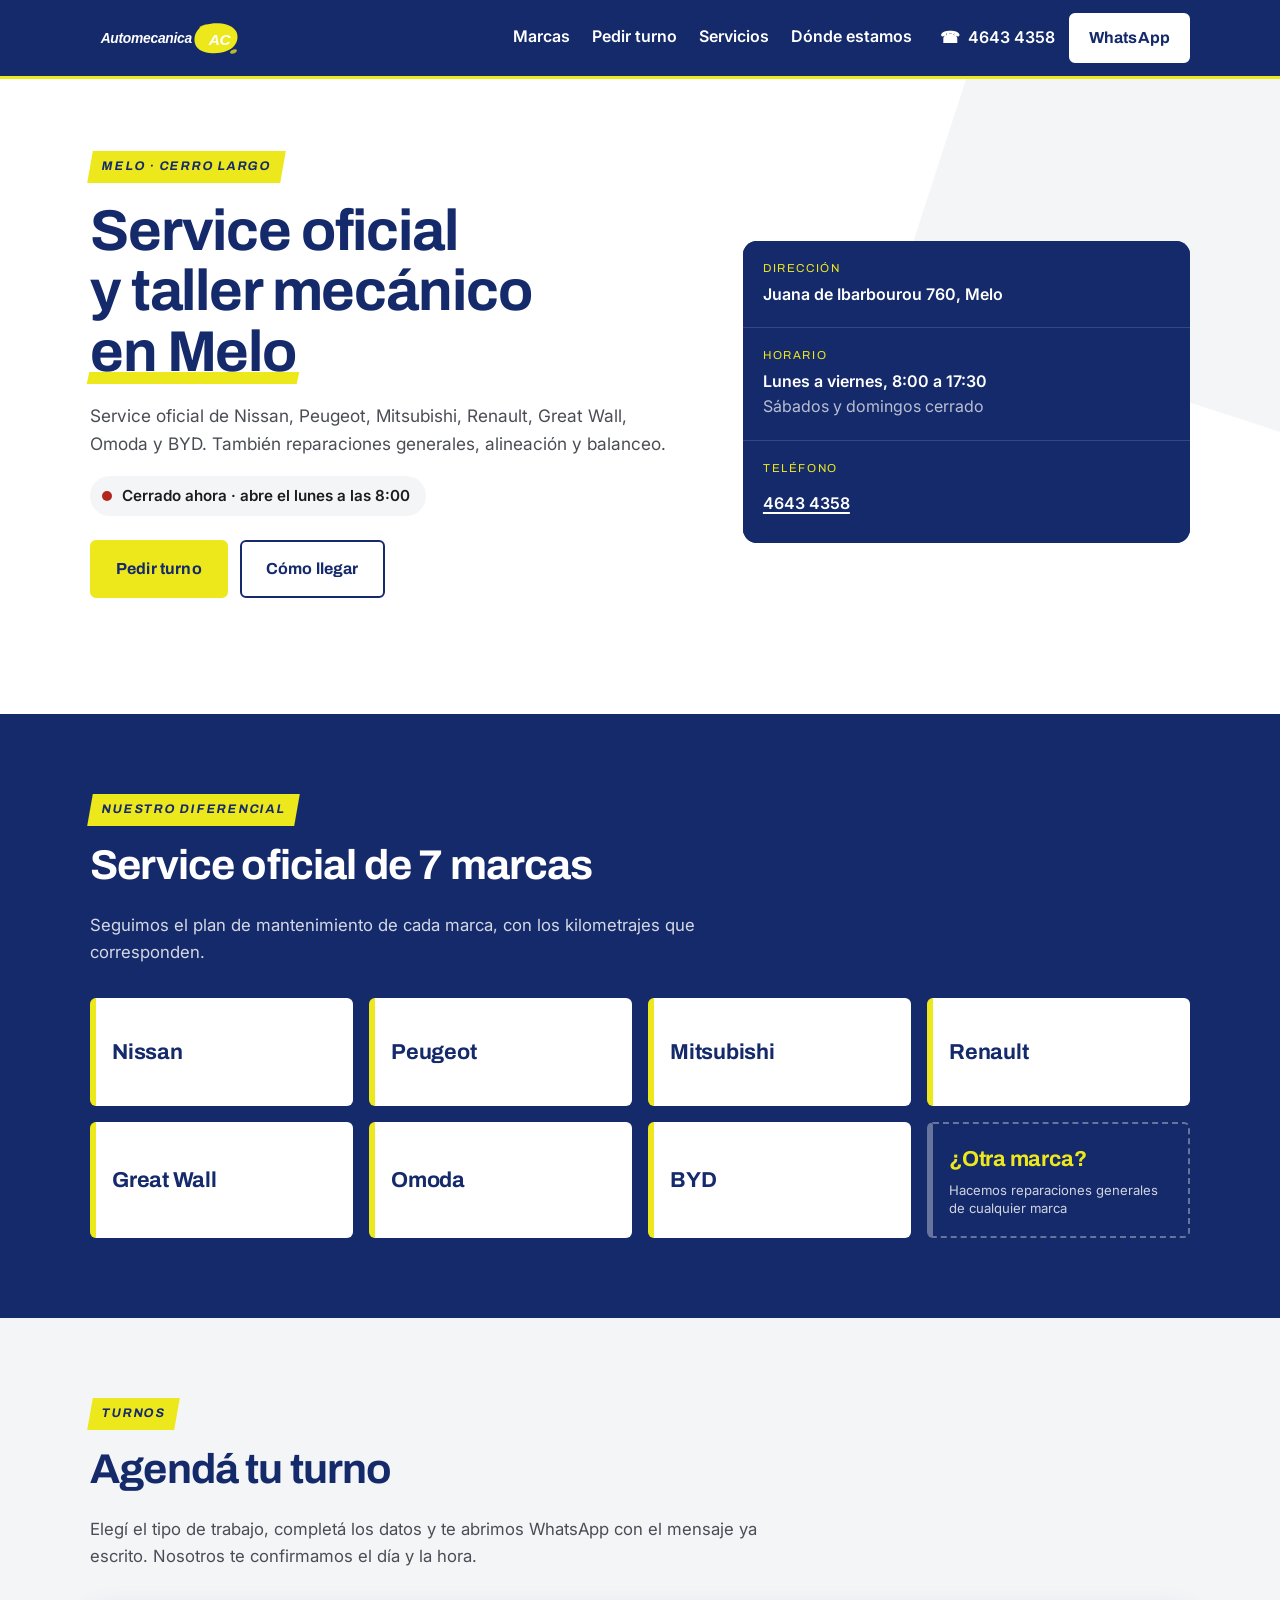
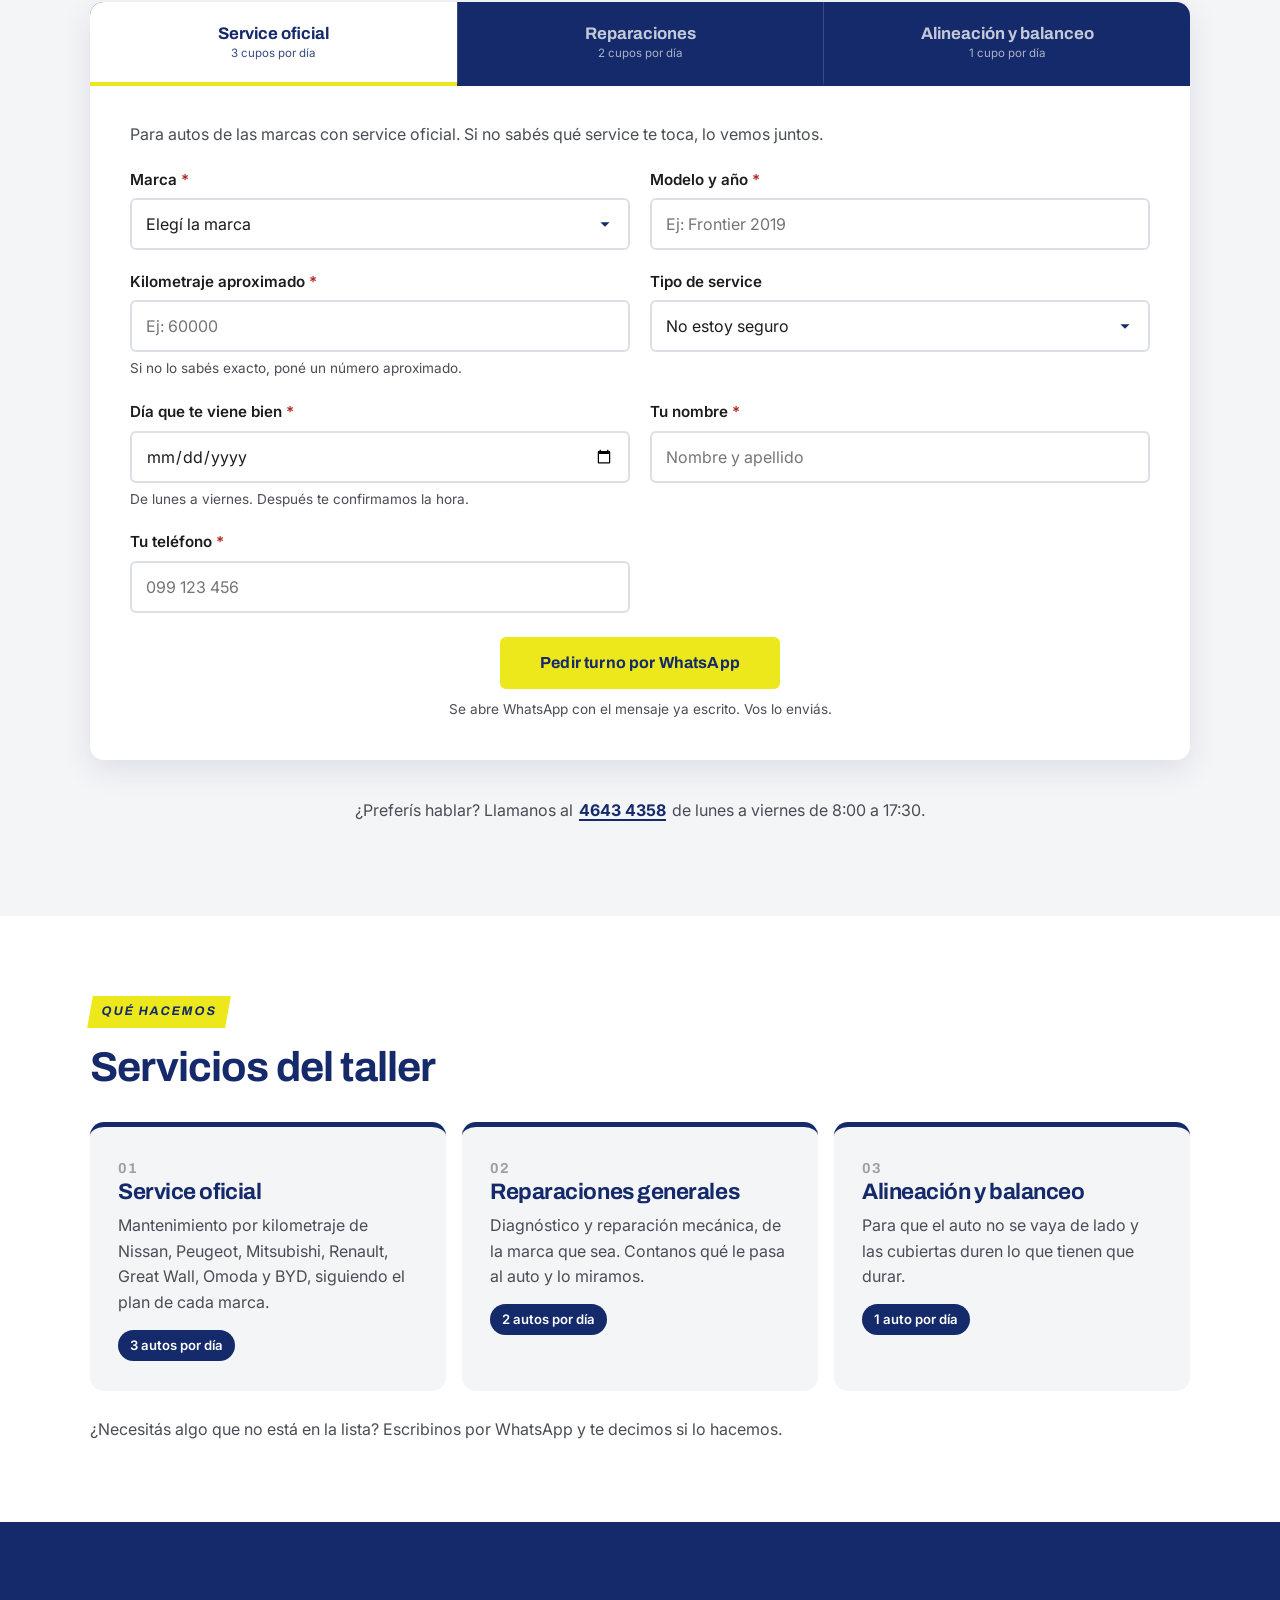
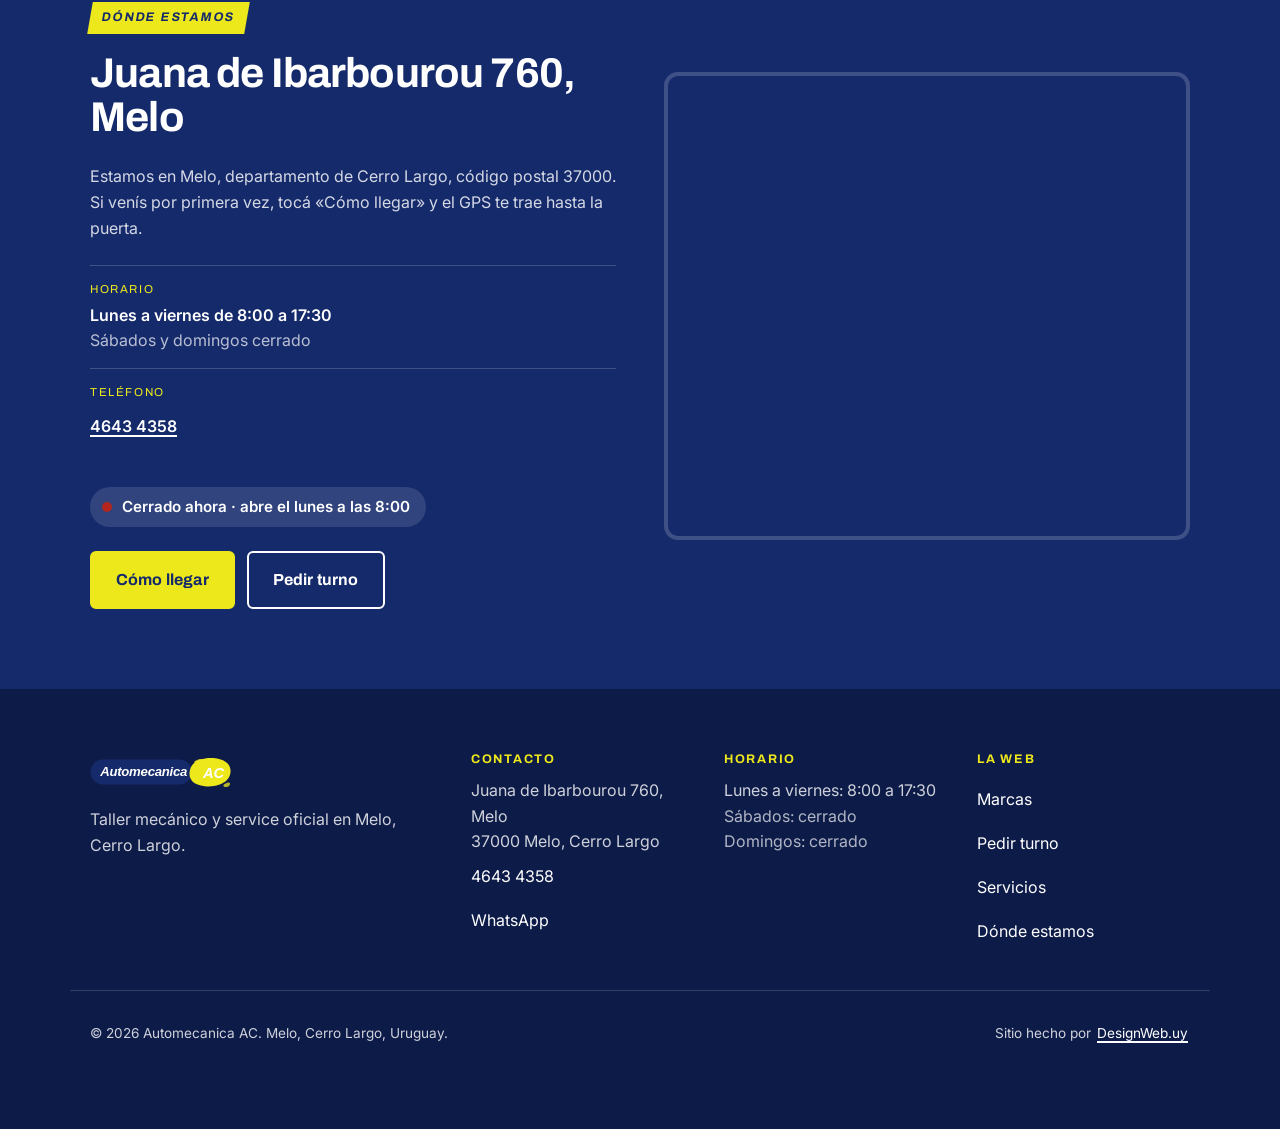
==== automecanica-ac/index.html @ 012d1e20 "Agregar web de Automecanica AC (taller de Melo, Cerro Largo) Sitio de una página para el taller Auto" ====
<!DOCTYPE html>
<html lang="es-UY">
<head>
<meta charset="UTF-8">
<meta name="viewport" content="width=device-width, initial-scale=1">
<title>Automecanica AC — Service oficial y taller mecánico en Melo, Cerro Largo</title>
<meta name="description" content="Taller mecánico en Melo, Cerro Largo. Service oficial Nissan, Peugeot, Mitsubishi, Renault, Great Wall, Omoda y BYD. Reparaciones generales, alineación y balanceo. Juana de Ibarbourou 760. Pedí turno por WhatsApp.">
<meta name="theme-color" content="#152A6B">
<link rel="canonical" href="https://automecanica-ac.netlify.app/"><!-- REEMPLAZAR: dominio final del sitio -->
<link rel="icon" href="assets/favicon.svg" type="image/svg+xml">

<!-- Open Graph -->
<meta property="og:type" content="website">
<meta property="og:site_name" content="Automecanica AC">
<meta property="og:locale" content="es_UY">
<meta property="og:title" content="Automecanica AC — Service oficial en Melo, Cerro Largo">
<meta property="og:description" content="Service oficial Nissan, Peugeot, Mitsubishi, Renault, Great Wall, Omoda y BYD. Reparaciones generales, alineación y balanceo en Juana de Ibarbourou 760, Melo.">
<meta property="og:url" content="https://automecanica-ac.netlify.app/"><!-- REEMPLAZAR: dominio final del sitio -->
<meta property="og:image" content="assets/og-image.png"><!-- REEMPLAZAR: imagen real del taller, 1200x630 -->
<meta name="twitter:card" content="summary_large_image">

<!-- Tipografías -->
<link rel="preconnect" href="https://fonts.googleapis.com">
<link rel="preconnect" href="https://fonts.gstatic.com" crossorigin>
<link href="https://fonts.googleapis.com/css2?family=Archivo:wght@600;700&family=Inter:wght@400;600&display=swap" rel="stylesheet">

<link rel="stylesheet" href="css/style.css">
</head>
<body>

<a class="saltar" href="#agenda">Saltar al pedido de turno</a>

<!-- ============================ HEADER ============================ -->
<header class="cabecera" id="cabecera">
  <div class="contenedor cabecera__fila">

    <a class="marca" href="#inicio" aria-label="Automecanica AC, inicio">
      <img src="assets/logo.svg" alt="Automecanica AC" width="560" height="150" class="marca__logo">
      <!-- REEMPLAZAR: logo original del cliente (assets/logo.png) -->
    </a>

    <nav class="nav" id="nav-principal" aria-label="Navegación principal">
      <ul class="nav__lista">
        <li><a href="#marcas">Marcas</a></li>
        <li><a href="#agenda">Pedir turno</a></li>
        <li><a href="#servicios">Servicios</a></li>
        <li><a href="#ubicacion">Dónde estamos</a></li>
      </ul>
      <div class="nav__acciones">
        <a class="tel-link" href="tel:+59846434358" data-bind="telefono-link">
          <span aria-hidden="true">☎</span>
          <span data-bind="telefono">4643 4358</span>
        </a>
        <a class="boton boton--wsp" href="https://wa.me/59899000000" data-wsp-simple target="_blank" rel="noopener">
          WhatsApp
        </a>
      </div>
    </nav>

    <button class="hamburguesa" id="btn-menu" type="button"
            aria-expanded="false" aria-controls="nav-principal" aria-label="Abrir menú">
      <span class="hamburguesa__barra"></span>
      <span class="hamburguesa__barra"></span>
      <span class="hamburguesa__barra"></span>
    </button>

  </div>
</header>

<main id="inicio">

<!-- ============================= HERO ============================= -->
<section class="hero">
  <div class="contenedor hero__grid">

    <div class="hero__texto">
      <p class="etiqueta">Melo · Cerro Largo</p>

      <h1 class="hero__titulo">
        Service oficial<br>
        y taller mecánico<br>
        <span class="subrayado">en Melo</span>
      </h1>

      <p class="hero__bajada">
        Service oficial de Nissan, Peugeot, Mitsubishi, Renault, Great Wall, Omoda y BYD.
        También reparaciones generales, alineación y balanceo.
      </p>

      <p class="hero__estado" data-estado>
        <span class="estado__punto" aria-hidden="true"></span>
        <span data-estado-texto>Lunes a viernes de 8:00 a 17:30</span>
      </p>

      <div class="hero__botones">
        <a class="boton boton--primario" href="#agenda">Pedir turno</a>
        <a class="boton boton--linea" href="https://www.google.com/maps/search/?api=1&amp;query=Juana+de+Ibarbourou+760,+37000+Melo,+Cerro+Largo,+Uruguay"
           data-bind="maps-link" target="_blank" rel="noopener">Cómo llegar</a>
      </div>
    </div>

    <ul class="hero__datos">
      <li>
        <span class="hero__datoTitulo">Dirección</span>
        <span class="hero__datoValor" data-bind="direccion-completa">Juana de Ibarbourou 760, Melo</span>
      </li>
      <li>
        <span class="hero__datoTitulo">Horario</span>
        <span class="hero__datoValor">Lunes a viernes, 8:00 a 17:30<br><span class="tenue">Sábados y domingos cerrado</span></span>
      </li>
      <li>
        <span class="hero__datoTitulo">Teléfono</span>
        <span class="hero__datoValor">
          <a href="tel:+59846434358" data-bind="telefono-link"><span data-bind="telefono">4643 4358</span></a>
        </span>
      </li>
    </ul>

  </div>
</section>

<!-- ============================ MARCAS ============================ -->
<section class="marcas" id="marcas" aria-labelledby="marcas-titulo">
  <div class="contenedor">
    <header class="seccion__cabecera seccion__cabecera--claro">
      <p class="etiqueta etiqueta--amarilla">Nuestro diferencial</p>
      <h2 class="seccion__titulo" id="marcas-titulo">Service oficial de 7 marcas</h2>
      <p class="seccion__bajada">
        Seguimos el plan de mantenimiento de cada marca, con los kilometrajes que corresponden.
      </p>
    </header>

    <ul class="marcas__grilla" data-revelar-grupo>
      <li class="marca-item" data-revelar><span>Nissan</span></li>
      <li class="marca-item" data-revelar><span>Peugeot</span></li>
      <li class="marca-item" data-revelar><span>Mitsubishi</span></li>
      <li class="marca-item" data-revelar><span>Renault</span></li>
      <li class="marca-item" data-revelar><span>Great Wall</span></li>
      <li class="marca-item" data-revelar><span>Omoda</span></li>
      <li class="marca-item" data-revelar><span>BYD</span></li>
      <li class="marca-item marca-item--otras" data-revelar>
        <span>¿Otra marca?</span>
        <small>Hacemos reparaciones generales de cualquier marca</small>
      </li>
    </ul>
  </div>
</section>

<!-- ============================ AGENDA ============================ -->
<section class="agenda" id="agenda" aria-labelledby="agenda-titulo">
  <div class="contenedor">

    <header class="seccion__cabecera">
      <p class="etiqueta">Turnos</p>
      <h2 class="seccion__titulo" id="agenda-titulo">Agendá tu turno</h2>
      <p class="seccion__bajada">
        Elegí el tipo de trabajo, completá los datos y te abrimos WhatsApp con el mensaje
        ya escrito. Nosotros te confirmamos el día y la hora.
      </p>
    </header>

    <div class="turnos">

      <!-- Pestañas -->
      <div class="turnos__tabs" role="tablist" aria-label="Tipo de turno">
        <button class="tab tab--activa" type="button" role="tab" id="tab-service"
                aria-selected="true" aria-controls="panel-service" data-tab="service">
          <span class="tab__titulo">Service oficial</span>
          <span class="tab__nota" data-cupos-tab="service">3 cupos por día</span>
        </button>
        <button class="tab" type="button" role="tab" id="tab-reparacion" tabindex="-1"
                aria-selected="false" aria-controls="panel-reparacion" data-tab="reparacion">
          <span class="tab__titulo">Reparaciones</span>
          <span class="tab__nota" data-cupos-tab="reparacion">2 cupos por día</span>
        </button>
        <button class="tab" type="button" role="tab" id="tab-alineacion" tabindex="-1"
                aria-selected="false" aria-controls="panel-alineacion" data-tab="alineacion">
          <span class="tab__titulo">Alineación y balanceo</span>
          <span class="tab__nota" data-cupos-tab="alineacion">1 cupo por día</span>
        </button>
      </div>

      <!-- ---------------- PANEL: SERVICE OFICIAL ---------------- -->
      <div class="panel" id="panel-service" role="tabpanel" aria-labelledby="tab-service" data-panel="service">
        <p class="panel__intro">
          Para autos de las marcas con service oficial. Si no sabés qué service te toca, lo vemos juntos.
        </p>

        <form class="form" data-flujo="service" data-titulo="SERVICE OFICIAL" novalidate>

          <div class="campo">
            <label for="s-marca">Marca <span class="req" aria-hidden="true">*</span></label>
            <select id="s-marca" name="marca" data-label="Marca" required data-select-marcas>
              <option value="">Elegí la marca</option>
              <option>Nissan</option>
              <option>Peugeot</option>
              <option>Mitsubishi</option>
              <option>Renault</option>
              <option>Great Wall</option>
              <option>Omoda</option>
              <option>BYD</option>
            </select>
            <p class="campo__error" hidden></p>
          </div>

          <div class="campo">
            <label for="s-modelo">Modelo y año <span class="req" aria-hidden="true">*</span></label>
            <input type="text" id="s-modelo" name="modelo" data-label="Modelo y año"
                   placeholder="Ej: Frontier 2019" autocomplete="off" required>
            <p class="campo__error" hidden></p>
          </div>

          <div class="campo">
            <label for="s-km">Kilometraje aproximado <span class="req" aria-hidden="true">*</span></label>
            <input type="text" id="s-km" name="km" data-label="Kilometraje" inputmode="numeric"
                   placeholder="Ej: 60000" autocomplete="off" required>
            <p class="campo__ayuda">Si no lo sabés exacto, poné un número aproximado.</p>
            <p class="campo__error" hidden></p>
          </div>

          <div class="campo">
            <label for="s-tipo">Tipo de service</label>
            <select id="s-tipo" name="tipoService" data-label="Tipo de service" data-select-tipos>
              <option>No estoy seguro</option>
              <option>Service de 5.000 km</option>
              <option>Service de 10.000 km</option>
              <option>Service de 20.000 km</option>
              <option>Service de 40.000 km</option>
            </select>
            <p class="campo__error" hidden></p>
          </div>

          <div class="campo">
            <label for="s-dia">Día que te viene bien <span class="req" aria-hidden="true">*</span></label>
            <input type="date" id="s-dia" name="dia" data-label="Día que me viene bien"
                   data-fecha required>
            <p class="campo__ayuda">De lunes a viernes. Después te confirmamos la hora.</p>
            <p class="campo__error" hidden></p>
          </div>

          <div class="campo">
            <label for="s-nombre">Tu nombre <span class="req" aria-hidden="true">*</span></label>
            <input type="text" id="s-nombre" name="nombre" data-label="Nombre" data-grupo="contacto"
                   placeholder="Nombre y apellido" autocomplete="name" required>
            <p class="campo__error" hidden></p>
          </div>

          <div class="campo">
            <label for="s-tel">Tu teléfono <span class="req" aria-hidden="true">*</span></label>
            <input type="tel" id="s-tel" name="telefono" data-label="Teléfono" data-grupo="contacto" inputmode="tel"
                   placeholder="099 123 456" autocomplete="tel" required>
            <p class="campo__error" hidden></p>
          </div>

          <div class="form__pie">
            <button class="boton boton--primario boton--ancho" type="submit">Pedir turno por WhatsApp</button>
            <p class="form__nota">Se abre WhatsApp con el mensaje ya escrito. Vos lo enviás.</p>
            <p class="form__fallback" hidden>
              El navegador bloqueó la apertura automática.
              <a href="#" target="_blank" rel="noopener">Tocá acá para abrir WhatsApp</a>
            </p>
          </div>
        </form>
      </div>

      <!-- ---------------- PANEL: REPARACIONES ---------------- -->
      <div class="panel" id="panel-reparacion" role="tabpanel" aria-labelledby="tab-reparacion" data-panel="reparacion" hidden>
        <p class="panel__intro">
          Para cualquier marca. Contanos qué le pasa al auto y lo miramos.
        </p>

        <form class="form" data-flujo="reparacion" data-titulo="REPARACIÓN" novalidate>

          <div class="campo">
            <label for="r-auto">Marca y modelo <span class="req" aria-hidden="true">*</span></label>
            <input type="text" id="r-auto" name="auto" data-label="Marca y modelo"
                   placeholder="Ej: Chevrolet Corsa 2011" autocomplete="off" required>
            <p class="campo__error" hidden></p>
          </div>

          <div class="campo">
            <label for="r-problema">¿Qué le pasa al auto? <span class="req" aria-hidden="true">*</span></label>
            <textarea id="r-problema" name="problema" data-label="Qué le pasa" rows="4"
                      placeholder="Ej: hace un ruido al frenar / se calienta / no arranca" required></textarea>
            <p class="campo__ayuda">Contalo con tus palabras, no hace falta saber de mecánica.</p>
            <p class="campo__error" hidden></p>
          </div>

          <fieldset class="campo campo--grupo">
            <legend>¿Qué tan urgente es? <span class="req" aria-hidden="true">*</span></legend>
            <div class="opciones" data-label="Urgencia">
              <label class="opcion">
                <input type="radio" name="urgencia" value="Puede esperar" required>
                <span>Puede esperar</span>
              </label>
              <label class="opcion">
                <input type="radio" name="urgencia" value="Lo necesito esta semana">
                <span>Lo necesito esta semana</span>
              </label>
              <label class="opcion">
                <input type="radio" name="urgencia" value="Es urgente">
                <span>Es urgente</span>
              </label>
            </div>
            <p class="campo__error" hidden></p>
          </fieldset>

          <div class="campo">
            <label for="r-dia">Día que te viene bien <span class="req" aria-hidden="true">*</span></label>
            <input type="date" id="r-dia" name="dia" data-label="Día que me viene bien" data-fecha required>
            <p class="campo__ayuda">De lunes a viernes. Si es urgente, escribinos igual y vemos.</p>
            <p class="campo__error" hidden></p>
          </div>

          <div class="campo">
            <label for="r-nombre">Tu nombre <span class="req" aria-hidden="true">*</span></label>
            <input type="text" id="r-nombre" name="nombre" data-label="Nombre" data-grupo="contacto"
                   placeholder="Nombre y apellido" autocomplete="name" required>
            <p class="campo__error" hidden></p>
          </div>

          <div class="campo">
            <label for="r-tel">Tu teléfono <span class="req" aria-hidden="true">*</span></label>
            <input type="tel" id="r-tel" name="telefono" data-label="Teléfono" data-grupo="contacto" inputmode="tel"
                   placeholder="099 123 456" autocomplete="tel" required>
            <p class="campo__error" hidden></p>
          </div>

          <div class="form__pie">
            <button class="boton boton--primario boton--ancho" type="submit">Pedir turno por WhatsApp</button>
            <p class="form__nota">Se abre WhatsApp con el mensaje ya escrito. Vos lo enviás.</p>
            <p class="form__fallback" hidden>
              El navegador bloqueó la apertura automática.
              <a href="#" target="_blank" rel="noopener">Tocá acá para abrir WhatsApp</a>
            </p>
          </div>
        </form>
      </div>

      <!-- ---------------- PANEL: ALINEACIÓN Y BALANCEO ---------------- -->
      <div class="panel" id="panel-alineacion" role="tabpanel" aria-labelledby="tab-alineacion" data-panel="alineacion" hidden>
        <p class="panel__intro">
          Trámite corto: cuatro datos y listo.
        </p>

        <form class="form form--corto" data-flujo="alineacion" data-titulo="ALINEACIÓN Y BALANCEO" novalidate>

          <div class="campo">
            <label for="a-auto">Marca y modelo <span class="req" aria-hidden="true">*</span></label>
            <input type="text" id="a-auto" name="auto" data-label="Marca y modelo"
                   placeholder="Ej: Peugeot 208 2020" autocomplete="off" required>
            <p class="campo__error" hidden></p>
          </div>

          <div class="campo">
            <label for="a-dia">Día que te viene bien <span class="req" aria-hidden="true">*</span></label>
            <input type="date" id="a-dia" name="dia" data-label="Día que me viene bien" data-fecha required>
            <p class="campo__ayuda">De lunes a viernes. Después te confirmamos la hora.</p>
            <p class="campo__error" hidden></p>
          </div>

          <div class="campo">
            <label for="a-nombre">Tu nombre <span class="req" aria-hidden="true">*</span></label>
            <input type="text" id="a-nombre" name="nombre" data-label="Nombre" data-grupo="contacto"
                   placeholder="Nombre y apellido" autocomplete="name" required>
            <p class="campo__error" hidden></p>
          </div>

          <div class="campo">
            <label for="a-tel">Tu teléfono <span class="req" aria-hidden="true">*</span></label>
            <input type="tel" id="a-tel" name="telefono" data-label="Teléfono" data-grupo="contacto" inputmode="tel"
                   placeholder="099 123 456" autocomplete="tel" required>
            <p class="campo__error" hidden></p>
          </div>

          <div class="form__pie">
            <button class="boton boton--primario boton--ancho" type="submit">Pedir turno por WhatsApp</button>
            <p class="form__nota">Se abre WhatsApp con el mensaje ya escrito. Vos lo enviás.</p>
            <p class="form__fallback" hidden>
              El navegador bloqueó la apertura automática.
              <a href="#" target="_blank" rel="noopener">Tocá acá para abrir WhatsApp</a>
            </p>
          </div>
        </form>
      </div>

    </div>

    <p class="agenda__pie">
      ¿Preferís hablar? Llamanos al
      <a href="tel:+59846434358" data-bind="telefono-link"><strong data-bind="telefono">4643 4358</strong></a>
      de lunes a viernes de 8:00 a 17:30.
    </p>

  </div>
</section>

<!-- =========================== SERVICIOS =========================== -->
<section class="servicios" id="servicios" aria-labelledby="servicios-titulo">
  <div class="contenedor">
    <header class="seccion__cabecera">
      <p class="etiqueta">Qué hacemos</p>
      <h2 class="seccion__titulo" id="servicios-titulo">Servicios del taller</h2>
    </header>

    <div class="servicios__grilla">

      <article class="servicio" data-revelar>
        <p class="servicio__numero" aria-hidden="true">01</p>
        <h3 class="servicio__titulo">Service oficial</h3>
        <p>
          Mantenimiento por kilometraje de Nissan, Peugeot, Mitsubishi, Renault,
          Great Wall, Omoda y BYD, siguiendo el plan de cada marca.
        </p>
        <p class="servicio__cupos" data-cupos="service">3 autos por día</p>
      </article>

      <article class="servicio" data-revelar>
        <p class="servicio__numero" aria-hidden="true">02</p>
        <h3 class="servicio__titulo">Reparaciones generales</h3>
        <p>
          Diagnóstico y reparación mecánica, de la marca que sea.
          Contanos qué le pasa al auto y lo miramos.
        </p>
        <p class="servicio__cupos" data-cupos="reparacion">2 autos por día</p>
      </article>

      <article class="servicio" data-revelar>
        <p class="servicio__numero" aria-hidden="true">03</p>
        <h3 class="servicio__titulo">Alineación y balanceo</h3>
        <p>
          Para que el auto no se vaya de lado y las cubiertas duren lo que
          tienen que durar.
        </p>
        <p class="servicio__cupos" data-cupos="alineacion">1 auto por día</p>
      </article>

    </div>

    <p class="servicios__nota">
      ¿Necesitás algo que no está en la lista? Escribinos por WhatsApp y te decimos si lo hacemos.
    </p>
  </div>
</section>

<!-- =========================== UBICACIÓN =========================== -->
<section class="ubicacion" id="ubicacion" aria-labelledby="ubicacion-titulo">
  <div class="contenedor ubicacion__grid">

    <div class="ubicacion__info">
      <p class="etiqueta etiqueta--amarilla">Dónde estamos</p>
      <h2 class="seccion__titulo" id="ubicacion-titulo">Juana de Ibarbourou 760, Melo</h2>
      <p class="ubicacion__texto">
        Estamos en Melo, departamento de Cerro Largo, código postal 37000. Si venís por primera vez, tocá &laquo;Cómo llegar&raquo; y el GPS te trae hasta la puerta.
      </p>

      <dl class="datos">
        <div class="datos__fila">
          <dt>Horario</dt>
          <dd>
            Lunes a viernes de 8:00 a 17:30<br>
            <span class="tenue">Sábados y domingos cerrado</span>
          </dd>
        </div>
        <div class="datos__fila">
          <dt>Teléfono</dt>
          <dd><a href="tel:+59846434358" data-bind="telefono-link"><span data-bind="telefono">4643 4358</span></a></dd>
        </div>
        <div class="datos__fila" data-bind-fila="email" hidden>
          <dt>Email</dt>
          <dd><a href="#" data-bind="email-link"><span data-bind="email"></span></a></dd>
          <!-- REEMPLAZAR: email de contacto. Se carga desde js/config.js -->
        </div>
      </dl>

      <p class="ubicacion__estado" data-estado>
        <span class="estado__punto" aria-hidden="true"></span>
        <span data-estado-texto>Lunes a viernes de 8:00 a 17:30</span>
      </p>

      <div class="ubicacion__botones">
        <a class="boton boton--primario" href="https://www.google.com/maps/search/?api=1&amp;query=Juana+de+Ibarbourou+760,+37000+Melo,+Cerro+Largo,+Uruguay"
           data-bind="maps-link" target="_blank" rel="noopener">Cómo llegar</a>
        <a class="boton boton--linea" href="#agenda">Pedir turno</a>
      </div>
    </div>

    <div class="ubicacion__mapa">
      <iframe
        title="Mapa de Automecanica AC en Juana de Ibarbourou 760, Melo"
        src="https://www.google.com/maps?q=Juana%20de%20Ibarbourou%20760,%2037000%20Melo,%20Cerro%20Largo,%20Uruguay&amp;output=embed"
        width="600" height="450" loading="lazy" referrerpolicy="no-referrer-when-downgrade"
        style="border:0"></iframe>
    </div>

  </div>
</section>

</main>

<!-- ============================= FOOTER ============================= -->
<footer class="pie">
  <div class="contenedor pie__grid">

    <div class="pie__marca">
      <img src="assets/logo.svg" alt="Automecanica AC" width="560" height="150" class="pie__logo" loading="lazy">
      <p class="pie__frase">Taller mecánico y service oficial en Melo, Cerro Largo.</p>

      <ul class="redes" data-redes hidden>
        <!-- REEMPLAZAR: links de Instagram y Facebook. Se cargan desde js/config.js -->
        <li><a href="#" data-bind="instagram" hidden target="_blank" rel="noopener">Instagram</a></li>
        <li><a href="#" data-bind="facebook" hidden target="_blank" rel="noopener">Facebook</a></li>
      </ul>
    </div>

    <div class="pie__col">
      <h2 class="pie__titulo">Contacto</h2>
      <ul class="pie__lista">
        <li data-bind="direccion-completa">Juana de Ibarbourou 760, Melo</li>
        <li>37000 Melo, Cerro Largo</li>
        <li><a href="tel:+59846434358" data-bind="telefono-link"><span data-bind="telefono">4643 4358</span></a></li>
        <li><a href="https://wa.me/59899000000" data-wsp-simple target="_blank" rel="noopener">WhatsApp</a></li>
      </ul>
    </div>

    <div class="pie__col">
      <h2 class="pie__titulo">Horario</h2>
      <ul class="pie__lista">
        <li>Lunes a viernes: 8:00 a 17:30</li>
        <li class="tenue">Sábados: cerrado</li>
        <li class="tenue">Domingos: cerrado</li>
      </ul>
    </div>

    <div class="pie__col">
      <h2 class="pie__titulo">La web</h2>
      <ul class="pie__lista">
        <li><a href="#marcas">Marcas</a></li>
        <li><a href="#agenda">Pedir turno</a></li>
        <li><a href="#servicios">Servicios</a></li>
        <li><a href="#ubicacion">Dónde estamos</a></li>
      </ul>
    </div>

  </div>

  <div class="contenedor pie__legal">
    <p>© <span data-bind="anio">2026</span> Automecanica AC. Melo, Cerro Largo, Uruguay.</p>
    <p class="pie__credito">
      Sitio hecho por <a href="https://designweb.uy" target="_blank" rel="noopener">DesignWeb.uy</a>
    </p>
  </div>
</footer>

<!-- Botón flotante de WhatsApp -->
<a class="wsp-flotante" href="https://wa.me/59899000000" data-wsp-simple target="_blank" rel="noopener"
   aria-label="Escribinos por WhatsApp">
  <svg viewBox="0 0 32 32" width="28" height="28" aria-hidden="true" focusable="false">
    <path fill="currentColor" d="M16 3C8.8 3 3 8.8 3 16c0 2.3.6 4.5 1.7 6.4L3 29l6.8-1.8c1.9 1 4 1.6 6.2 1.6 7.2 0 13-5.8 13-13S23.2 3 16 3zm0 23.6c-2 0-3.9-.5-5.5-1.5l-.4-.2-4 1.1 1.1-3.9-.3-.4c-1.1-1.7-1.6-3.6-1.6-5.6C5.3 10.1 10.1 5.3 16 5.3S26.7 10.1 26.7 16 21.9 26.6 16 26.6zm5.9-7.9c-.3-.2-1.9-.9-2.2-1-.3-.1-.5-.2-.7.2s-.8 1-1 1.2c-.2.2-.4.2-.7.1-.3-.2-1.4-.5-2.6-1.6-1-.9-1.6-1.9-1.8-2.3-.2-.3 0-.5.1-.7l.5-.6c.2-.2.2-.3.3-.5.1-.2 0-.4 0-.6l-1-2.3c-.2-.6-.5-.5-.7-.5h-.6c-.2 0-.6.1-.9.4-.3.3-1.2 1.2-1.2 2.8s1.2 3.3 1.4 3.5c.2.2 2.4 3.7 5.8 5.1.8.4 1.4.6 1.9.7.8.3 1.5.2 2.1.1.6-.1 1.9-.8 2.2-1.6.3-.8.3-1.4.2-1.6-.1-.1-.3-.2-.6-.3z"/>
  </svg>
  <span class="wsp-flotante__texto">WhatsApp</span>
</a>

<!-- Fondo del menú mobile -->
<div class="overlay" id="overlay" hidden></div>

<!-- SEO local: datos estructurados -->
<script type="application/ld+json">
{
  "@context": "https://schema.org",
  "@type": "AutoRepair",
  "name": "Automecanica AC",
  "description": "Taller mecánico con service oficial de Nissan, Peugeot, Mitsubishi, Renault, Great Wall, Omoda y BYD en Melo, Cerro Largo. Reparaciones generales, alineación y balanceo.",
  "image": "assets/logo.svg",
  "telephone": "+598 4643 4358",
  "address": {
    "@type": "PostalAddress",
    "streetAddress": "Juana de Ibarbourou 760",
    "addressLocality": "Melo",
    "addressRegion": "Cerro Largo",
    "postalCode": "37000",
    "addressCountry": "UY"
  },
  "areaServed": [
    { "@type": "City", "name": "Melo" },
    { "@type": "AdministrativeArea", "name": "Cerro Largo" }
  ],
  "openingHoursSpecification": [
    {
      "@type": "OpeningHoursSpecification",
      "dayOfWeek": ["Monday", "Tuesday", "Wednesday", "Thursday", "Friday"],
      "opens": "08:00",
      "closes": "17:30"
    }
  ],
  "brand": [
    { "@type": "Brand", "name": "Nissan" },
    { "@type": "Brand", "name": "Peugeot" },
    { "@type": "Brand", "name": "Mitsubishi" },
    { "@type": "Brand", "name": "Renault" },
    { "@type": "Brand", "name": "Great Wall" },
    { "@type": "Brand", "name": "Omoda" },
    { "@type": "Brand", "name": "BYD" }
  ],
  "makesOffer": [
    { "@type": "Offer", "itemOffered": { "@type": "Service", "name": "Service oficial por kilometraje" } },
    { "@type": "Offer", "itemOffered": { "@type": "Service", "name": "Reparaciones mecánicas generales" } },
    { "@type": "Offer", "itemOffered": { "@type": "Service", "name": "Alineación y balanceo" } }
  ]
}
</script>

<script src="js/config.js"></script>
<script src="js/main.js"></script>
</body>
</html>
---- automecanica-ac/css/style.css ----
/* =============================================================================
   AUTOMECANICA AC — Hoja de estilos
   Paleta: azul marino #152A6B · amarillo #EDE81C · blanco · gris claro #F4F5F7
   Tipografía: Archivo (títulos) + Inter (texto)
   Escrito mobile first: los @media agregan cosas para pantallas grandes.
   ========================================================================== */

:root {
  --azul: #152A6B;
  --azul-osc: #0D1B48;
  --azul-claro: #24409C;
  --amarillo: #EDE81C;
  --amarillo-osc: #C9C40F;
  --blanco: #FFFFFF;
  --gris: #F4F5F7;
  --gris-borde: #DCDFE6;
  --tinta: #1C1C1E;
  --tinta-suave: #4A4D55;
  --rojo: #B3261E;
  --verde: #1E7A3C;

  --display: "Archivo", "Helvetica Neue", Arial, sans-serif;
  --texto: "Inter", -apple-system, BlinkMacSystemFont, "Segoe UI", Roboto, Arial, sans-serif;

  --ancho: 1140px;
  --radio: 6px;
  --radio-lg: 14px;
  --sombra: 0 10px 30px rgba(21, 42, 107, .10);
}

/* ---------------------------- Reset básico ---------------------------- */
*, *::before, *::after { box-sizing: border-box; }

/* Nada de lo que esté oculto se dibuja, aunque tenga display:flex/grid */
[hidden] { display: none !important; }

html {
  -webkit-text-size-adjust: 100%;
  scroll-behavior: smooth;
  scroll-padding-top: 88px;
}

body {
  margin: 0;
  background: var(--blanco);
  color: var(--tinta);
  font-family: var(--texto);
  font-size: 16px;
  line-height: 1.6;
  overflow-x: hidden;
}

img, svg, iframe { max-width: 100%; }
img { height: auto; display: block; }

h1, h2, h3 {
  font-family: var(--display);
  font-weight: 700;
  line-height: 1.05;
  letter-spacing: -0.02em;
  margin: 0 0 .6em;
}

p { margin: 0 0 1em; }
ul { margin: 0; padding: 0; list-style: none; }

a { color: var(--azul); text-decoration-thickness: 2px; text-underline-offset: 3px; }
a:hover { color: var(--azul-claro); }

/* Foco visible en todo lo que se puede navegar con teclado */
:focus-visible {
  outline: 3px solid var(--azul-claro);
  outline-offset: 3px;
  border-radius: 3px;
}
.marcas :focus-visible,
.pie :focus-visible,
.cabecera :focus-visible { outline-color: var(--amarillo); }

.contenedor {
  width: 100%;
  max-width: var(--ancho);
  margin: 0 auto;
  padding: 0 20px;
}

.tenue { color: var(--tinta-suave); }

/* Link "saltar al contenido" para teclado y lectores de pantalla */
.saltar {
  position: absolute;
  left: -9999px;
  top: 0;
  background: var(--amarillo);
  color: var(--azul);
  font-weight: 600;
  padding: 12px 18px;
  z-index: 200;
}
.saltar:focus { left: 8px; top: 8px; }

/* ------------------------------ Botones ------------------------------ */
.boton {
  display: inline-flex;
  align-items: center;
  justify-content: center;
  gap: 8px;
  min-height: 52px;
  padding: 14px 24px;
  border: 2px solid transparent;
  border-radius: var(--radio);
  font-family: var(--display);
  font-weight: 700;
  font-size: 1rem;
  letter-spacing: .01em;
  text-decoration: none;
  cursor: pointer;
  transition: transform .15s ease, background-color .15s ease, color .15s ease, border-color .15s ease;
}
.boton:active { transform: translateY(1px); }

.boton--primario {
  background: var(--amarillo);
  color: var(--azul);
  border-color: var(--amarillo);
}
.boton--primario:hover {
  background: var(--amarillo-osc);
  border-color: var(--amarillo-osc);
  color: var(--azul);
}

.boton--linea {
  background: transparent;
  color: var(--azul);
  border-color: var(--azul);
}
.boton--linea:hover { background: var(--azul); color: var(--blanco); }

.boton--wsp {
  background: var(--blanco);
  color: var(--azul);
  border-color: var(--blanco);
  min-height: 44px;
  padding: 10px 18px;
}
.boton--wsp:hover { background: var(--amarillo); border-color: var(--amarillo); color: var(--azul); }

.boton--ancho { width: 100%; }

.boton[disabled],
.boton[aria-disabled="true"] { opacity: .5; pointer-events: none; }

/* ------------------------------ Cabecera ------------------------------ */
.cabecera {
  position: sticky;
  top: 0;
  z-index: 100;
  background: var(--azul);
  border-bottom: 3px solid var(--amarillo);
}

.cabecera__fila {
  display: flex;
  align-items: center;
  justify-content: space-between;
  gap: 16px;
  min-height: 64px;
}

.marca { display: flex; align-items: center; text-decoration: none; }
.marca__logo { height: 34px; width: auto; }

.hamburguesa {
  display: inline-flex;
  flex-direction: column;
  justify-content: center;
  gap: 5px;
  width: 48px;
  height: 48px;
  padding: 0 11px;
  background: transparent;
  border: 0;
  cursor: pointer;
}
.hamburguesa__barra {
  display: block;
  height: 3px;
  width: 100%;
  background: var(--blanco);
  border-radius: 2px;
  transition: transform .25s ease, opacity .2s ease;
}
.menu-abierto .hamburguesa__barra:nth-child(1) { transform: translateY(8px) rotate(45deg); }
.menu-abierto .hamburguesa__barra:nth-child(2) { opacity: 0; }
.menu-abierto .hamburguesa__barra:nth-child(3) { transform: translateY(-8px) rotate(-45deg); }

/* Navegación: en mobile es un panel a pantalla completa */
.nav {
  position: fixed;
  inset: 67px 0 0 0; /* 64px de alto + 3px del borde amarillo */
  background: var(--azul);
  padding: 28px 20px 40px;
  transform: translateX(100%);
  transition: transform .28s ease;
  overflow-y: auto;
  visibility: hidden;
}
.menu-abierto .nav { transform: translateX(0); visibility: visible; }

.nav__lista { display: flex; flex-direction: column; gap: 4px; margin-bottom: 28px; }
.nav__lista a {
  display: block;
  padding: 14px 4px;
  font-family: var(--display);
  font-size: 1.5rem;
  font-weight: 700;
  color: var(--blanco);
  text-decoration: none;
  border-bottom: 1px solid rgba(255,255,255,.15);
}
.nav__lista a:hover { color: var(--amarillo); }

.nav__acciones { display: flex; flex-direction: column; gap: 12px; }

.tel-link {
  display: inline-flex;
  align-items: center;
  gap: 8px;
  min-height: 44px;
  color: var(--blanco);
  font-weight: 600;
  text-decoration: none;
}
.tel-link:hover { color: var(--amarillo); }

/* Fondo oscuro detrás del menú mobile */
.overlay {
  position: fixed;
  inset: 0;
  background: rgba(13, 27, 72, .55);
  z-index: 90;
  opacity: 0;
  transition: opacity .25s ease;
}
.menu-abierto .overlay { opacity: 1; }

/* -------------------------------- Hero -------------------------------- */
.hero {
  background: var(--blanco);
  padding: 40px 0 48px;
  position: relative;
  overflow: hidden;
}
.hero::before {
  content: "";
  position: absolute;
  top: -120px;
  right: -140px;
  width: 340px;
  height: 340px;
  background: var(--gris);
  transform: rotate(18deg);
  z-index: 0;
}
.hero__grid { position: relative; z-index: 1; }

.etiqueta {
  display: inline-block;
  font-family: var(--display);
  font-size: .78rem;
  font-weight: 700;
  letter-spacing: .14em;
  text-transform: uppercase;
  color: var(--azul);
  background: var(--amarillo);
  padding: 6px 12px;
  transform: skewX(-10deg);
  margin-bottom: 18px;
}
.etiqueta--amarilla { background: var(--amarillo); color: var(--azul); }

.hero__titulo {
  font-size: clamp(2.3rem, 10vw, 3.6rem);
  color: var(--azul);
  margin-bottom: 18px;
}
.subrayado {
  display: inline-block;
  position: relative;
  padding-bottom: 2px;
}
.subrayado::after {
  content: "";
  position: absolute;
  left: -2px;
  right: -2px;
  bottom: 0;
  height: 12px;
  background: var(--amarillo);
  transform: skewX(-12deg);
  z-index: -1;
}

.hero__bajada {
  font-size: 1.08rem;
  color: var(--tinta-suave);
  max-width: 34em;
  margin-bottom: 18px;
}

.hero__estado,
.ubicacion__estado {
  display: inline-flex;
  align-items: center;
  gap: 10px;
  font-weight: 600;
  font-size: .95rem;
  background: var(--gris);
  border-radius: 999px;
  padding: 8px 16px 8px 12px;
  margin-bottom: 24px;
}
.estado__punto {
  width: 10px;
  height: 10px;
  border-radius: 50%;
  background: var(--tinta-suave);
  flex: 0 0 auto;
}
.estado--abierto .estado__punto { background: var(--verde); }
.estado--cerrado .estado__punto { background: var(--rojo); }

.hero__botones { display: flex; flex-wrap: wrap; gap: 12px; margin-bottom: 36px; }
.hero__botones .boton { flex: 1 1 200px; }

.hero__datos {
  display: grid;
  gap: 2px;
  background: var(--azul);
  border-radius: var(--radio-lg);
  overflow: hidden;
}
.hero__datos li { padding: 18px 20px; background: var(--azul); }
.hero__datos li + li { border-top: 1px solid rgba(255,255,255,.14); }
.hero__datoTitulo {
  display: block;
  font-family: var(--display);
  font-size: .72rem;
  letter-spacing: .14em;
  text-transform: uppercase;
  color: var(--amarillo);
  margin-bottom: 4px;
}
.hero__datoValor { display: block; color: var(--blanco); font-weight: 600; }
.hero__datoValor a { color: var(--blanco); }
.hero__datoValor .tenue { color: rgba(255,255,255,.7); font-weight: 400; }

/* ------------------------- Cabeceras de sección ------------------------- */
.seccion__cabecera { margin-bottom: 32px; max-width: 42em; }
.seccion__titulo { font-size: clamp(1.8rem, 7vw, 2.6rem); color: var(--azul); }
.seccion__bajada { color: var(--tinta-suave); font-size: 1.05rem; margin: 0; }

.seccion__cabecera--claro .seccion__titulo { color: var(--blanco); }
.seccion__cabecera--claro .seccion__bajada { color: rgba(255,255,255,.82); }

/* ------------------------------- Marcas ------------------------------- */
.marcas {
  background: var(--azul);
  padding: 56px 0 60px;
  position: relative;
}
.marcas__grilla {
  display: grid;
  grid-template-columns: repeat(2, 1fr);
  gap: 12px;
}
.marca-item {
  display: flex;
  flex-direction: column;
  justify-content: center;
  min-height: 92px;
  padding: 18px 16px;
  background: var(--blanco);
  border-radius: var(--radio);
  border-left: 6px solid var(--amarillo);
  transition: transform .18s ease, box-shadow .18s ease;
}
.marca-item span {
  font-family: var(--display);
  font-weight: 700;
  font-size: 1.2rem;
  color: var(--azul);
  letter-spacing: -.01em;
}
.marca-item small {
  display: block;
  margin-top: 6px;
  font-size: .82rem;
  line-height: 1.35;
  color: var(--tinta-suave);
}
.marca-item:hover { transform: translateY(-3px); box-shadow: 0 8px 20px rgba(0,0,0,.25); }
.marca-item--otras {
  grid-column: 1 / -1;
  background: transparent;
  border: 2px dashed rgba(255,255,255,.35);
  border-left: 6px solid rgba(255,255,255,.35);
}
.marca-item--otras span { color: var(--amarillo); }
.marca-item--otras small { color: rgba(255,255,255,.8); }
.marca-item--otras:hover { transform: none; box-shadow: none; }

/* ------------------------------- Agenda ------------------------------- */
.agenda { background: var(--gris); padding: 56px 0 60px; }

.turnos {
  background: var(--blanco);
  border-radius: var(--radio-lg);
  box-shadow: var(--sombra);
  overflow: hidden;
}

.turnos__tabs {
  display: grid;
  grid-template-columns: repeat(3, 1fr);
  background: var(--azul);
}
.tab {
  min-height: 72px;
  padding: 12px 8px;
  background: transparent;
  border: 0;
  border-bottom: 4px solid transparent;
  color: rgba(255,255,255,.75);
  font-family: var(--display);
  cursor: pointer;
  text-align: center;
  transition: background-color .18s ease, color .18s ease;
}
.tab + .tab { border-left: 1px solid rgba(255,255,255,.15); }
.tab__titulo { display: block; font-size: .95rem; font-weight: 700; line-height: 1.15; }
.tab__nota {
  display: block;
  margin-top: 4px;
  font-family: var(--texto);
  font-size: .72rem;
  font-weight: 400;
  line-height: 1.2;
  opacity: .85;
}
.tab:hover { background: rgba(255,255,255,.08); color: var(--blanco); }
.tab--activa {
  background: var(--blanco);
  color: var(--azul);
  border-bottom-color: var(--amarillo);
}
.tab--activa:hover { background: var(--blanco); color: var(--azul); }

.panel { padding: 24px 20px 28px; }
.panel__intro { color: var(--tinta-suave); margin-bottom: 20px; }

/* Aviso cuando un servicio no tiene cupos */
.panel__aviso {
  display: flex;
  flex-direction: column;
  gap: 12px;
  padding: 18px;
  margin-bottom: 22px;
  background: #FFF8D6;
  border-left: 6px solid var(--amarillo-osc);
  border-radius: var(--radio);
}
.panel__aviso strong { font-family: var(--display); color: var(--azul); }
.panel--sin-cupos .form { opacity: .55; }

/* ------------------------------ Formularios ------------------------------ */
.form { display: grid; gap: 18px; }

.campo { display: flex; flex-direction: column; }
.campo--grupo { border: 0; padding: 0; margin: 0; }

.campo label,
.campo legend {
  font-weight: 600;
  font-size: .95rem;
  color: var(--tinta);
  margin-bottom: 6px;
  padding: 0;
}
.req { color: var(--rojo); }

.campo input[type="text"],
.campo input[type="tel"],
.campo input[type="date"],
.campo select,
.campo textarea {
  width: 100%;
  min-height: 52px;
  padding: 12px 14px;
  font-family: var(--texto);
  font-size: 1rem;
  color: var(--tinta);
  background: var(--blanco);
  border: 2px solid var(--gris-borde);
  border-radius: var(--radio);
  transition: border-color .15s ease, box-shadow .15s ease;
  appearance: none;
  -webkit-appearance: none;
}
.campo textarea { min-height: 110px; resize: vertical; line-height: 1.5; }

.campo select {
  background-image: url("data:image/svg+xml;charset=UTF-8,%3Csvg xmlns='http://www.w3.org/2000/svg' viewBox='0 0 24 24' fill='%23152A6B'%3E%3Cpath d='M7 10l5 5 5-5z'/%3E%3C/svg%3E");
  background-repeat: no-repeat;
  background-position: right 12px center;
  background-size: 22px;
  padding-right: 42px;
}

.campo input:focus,
.campo select:focus,
.campo textarea:focus {
  outline: none;
  border-color: var(--azul);
  box-shadow: 0 0 0 3px rgba(36, 64, 156, .18);
}
.campo input:focus-visible,
.campo select:focus-visible,
.campo textarea:focus-visible { outline: none; }

.campo__ayuda { font-size: .85rem; color: var(--tinta-suave); margin: 6px 0 0; }

.campo__error {
  display: flex;
  align-items: flex-start;
  gap: 6px;
  margin: 6px 0 0;
  font-size: .88rem;
  font-weight: 600;
  color: var(--rojo);
}
.campo__error::before { content: "!"; 
  display: inline-flex; align-items: center; justify-content: center;
  flex: 0 0 auto; width: 18px; height: 18px; margin-top: 2px;
  background: var(--rojo); color: var(--blanco); border-radius: 50%;
  font-size: .72rem; line-height: 1;
}
.campo--error input,
.campo--error select,
.campo--error textarea { border-color: var(--rojo); }
.campo--error .opciones { outline: 2px solid var(--rojo); outline-offset: 4px; border-radius: var(--radio); }

/* Opciones tipo pastilla (urgencia) */
.opciones { display: grid; gap: 8px; }
.opcion {
  display: flex;
  align-items: center;
  gap: 10px;
  min-height: 52px;
  padding: 10px 14px;
  border: 2px solid var(--gris-borde);
  border-radius: var(--radio);
  cursor: pointer;
  font-weight: 600;
  transition: border-color .15s ease, background-color .15s ease;
}
.opcion input { width: 22px; height: 22px; accent-color: var(--azul); margin: 0; flex: 0 0 auto; }
.opcion:hover { border-color: var(--azul); }
.opcion:has(input:checked) { border-color: var(--azul); background: #EEF2FF; }
.opcion:has(input:focus-visible) { outline: 3px solid var(--azul-claro); outline-offset: 2px; }

.form__pie { margin-top: 4px; }
.form__nota { font-size: .85rem; color: var(--tinta-suave); margin: 10px 0 0; text-align: center; }
.form__fallback {
  margin: 14px 0 0;
  padding: 14px;
  background: #FFF8D6;
  border-left: 6px solid var(--amarillo-osc);
  border-radius: var(--radio);
  font-size: .92rem;
  font-weight: 600;
}
.form__fallback a { display: inline-block; margin-top: 4px; }

.agenda__pie { margin: 26px 0 0; text-align: center; color: var(--tinta-suave); }

/* ------------------------------ Servicios ------------------------------ */
.servicios { background: var(--blanco); padding: 56px 0 60px; }
.servicios__grilla { display: grid; gap: 16px; }

.servicio {
  padding: 24px 22px;
  background: var(--gris);
  border-radius: var(--radio-lg);
  border-top: 5px solid var(--azul);
}
.servicio__numero {
  font-family: var(--display);
  font-size: .9rem;
  font-weight: 700;
  letter-spacing: .1em;
  color: var(--azul);
  opacity: .5;
  margin: 0 0 8px;
}
.servicio__titulo { font-size: 1.4rem; color: var(--azul); margin-bottom: 10px; }
.servicio p { color: var(--tinta-suave); margin-bottom: 0; }
.servicio__cupos {
  display: inline-block;
  margin-top: 14px !important;
  padding: 5px 12px;
  background: var(--azul);
  color: var(--blanco) !important;
  border-radius: 999px;
  font-size: .82rem;
  font-weight: 600;
}
.servicio__cupos--cerrado { background: var(--rojo); }
.servicios__nota { margin: 26px 0 0; color: var(--tinta-suave); }

/* ------------------------------ Ubicación ------------------------------ */
.ubicacion { background: var(--azul); color: var(--blanco); padding: 56px 0 60px; }
.ubicacion .seccion__titulo { color: var(--blanco); }
.ubicacion__texto { color: rgba(255,255,255,.82); }

.datos { margin: 24px 0; }
.datos__fila { padding: 14px 0; border-top: 1px solid rgba(255,255,255,.18); }
.datos__fila:last-child { border-bottom: 1px solid rgba(255,255,255,.18); }
.datos dt {
  font-family: var(--display);
  font-size: .72rem;
  letter-spacing: .14em;
  text-transform: uppercase;
  color: var(--amarillo);
  margin-bottom: 4px;
}
.datos dd { margin: 0; font-weight: 600; }
.datos dd a { color: var(--blanco); }
.datos .tenue { color: rgba(255,255,255,.7); font-weight: 400; }

.ubicacion__estado { background: rgba(255,255,255,.12); color: var(--blanco); }

.ubicacion__botones { display: flex; flex-wrap: wrap; gap: 12px; }
.ubicacion__botones .boton--linea { color: var(--blanco); border-color: var(--blanco); }
.ubicacion__botones .boton--linea:hover { background: var(--blanco); color: var(--azul); }

.ubicacion__mapa {
  margin-top: 32px;
  border-radius: var(--radio-lg);
  overflow: hidden;
  border: 4px solid rgba(255,255,255,.18);
  line-height: 0;
}
.ubicacion__mapa iframe { width: 100%; height: 300px; display: block; }

/* -------------------------------- Footer -------------------------------- */
.pie {
  background: var(--azul-osc);
  color: rgba(255,255,255,.8);
  padding: 48px 0 100px;
}
.pie__grid { display: grid; gap: 32px; }
.pie__logo { height: 38px; width: auto; }
.pie__frase { margin: 16px 0 0; max-width: 28em; }

.pie__titulo {
  font-size: .78rem;
  letter-spacing: .14em;
  text-transform: uppercase;
  color: var(--amarillo);
  margin-bottom: 12px;
}
.pie__lista li { padding: 5px 0; }
/* El gris de .tenue no se lee sobre el azul oscuro del pie */
.pie .tenue { color: rgba(255, 255, 255, .68); }
.pie__lista a { color: var(--blanco); text-decoration: none; }
.pie__lista a:hover { color: var(--amarillo); text-decoration: underline; }

.redes { display: flex; gap: 10px; margin-top: 18px; flex-wrap: wrap; }
.redes a {
  display: inline-flex;
  align-items: center;
  min-height: 44px;
  padding: 8px 16px;
  border: 2px solid rgba(255,255,255,.3);
  border-radius: var(--radio);
  color: var(--blanco);
  font-weight: 600;
  text-decoration: none;
}
.redes a:hover { border-color: var(--amarillo); color: var(--amarillo); }

.pie__legal {
  margin-top: 36px;
  padding-top: 20px;
  border-top: 1px solid rgba(255,255,255,.15);
  font-size: .85rem;
}
.pie__legal p { margin: 0 0 6px; }
.pie__credito a { color: var(--blanco); }
.pie__credito a:hover { color: var(--amarillo); }

/* -------------------- Botón flotante de WhatsApp -------------------- */
.wsp-flotante {
  position: fixed;
  right: 16px;
  bottom: calc(16px + env(safe-area-inset-bottom, 0px));
  z-index: 95;
  display: inline-flex;
  align-items: center;
  gap: 8px;
  min-height: 56px;
  padding: 0 20px;
  background: #1FA855;
  color: var(--blanco);
  border-radius: 999px;
  font-family: var(--display);
  font-weight: 700;
  text-decoration: none;
  box-shadow: 0 8px 22px rgba(0,0,0,.28);
  transition: transform .15s ease, background-color .15s ease;
}
.wsp-flotante:hover { background: #178C46; color: var(--blanco); transform: translateY(-2px); }
.menu-abierto .wsp-flotante { display: none; }

/* --------------------------- Animaciones --------------------------- */
/* IMPORTANTE: por defecto todo se ve. La clase .js-anim la agrega el
   JavaScript; si el JS falla, el contenido queda visible igual.        */
.js-anim [data-revelar] {
  opacity: 0;
  transform: translateY(18px);
  transition: opacity .5s ease, transform .5s ease;
}
.js-anim [data-revelar].revelado { opacity: 1; transform: none; }

@media (prefers-reduced-motion: reduce) {
  html { scroll-behavior: auto; }
  *, *::before, *::after {
    animation-duration: .01ms !important;
    animation-iteration-count: 1 !important;
    transition-duration: .01ms !important;
  }
  .js-anim [data-revelar] { opacity: 1; transform: none; }
}

/* ========================= Pantallas medianas ========================= */
@media (min-width: 620px) {
  .marcas__grilla { grid-template-columns: repeat(3, 1fr); }
  .marca-item--otras { grid-column: auto; }
  .servicios__grilla { grid-template-columns: repeat(3, 1fr); }
  .hero__datos { grid-template-columns: repeat(3, 1fr); }
  .hero__datos li + li { border-top: 0; border-left: 1px solid rgba(255,255,255,.14); }
  .panel { padding: 30px 28px 34px; }
  .form { grid-template-columns: repeat(2, 1fr); gap: 20px; }
  .form .campo--ancho,
  .form .campo--grupo,
  .form .form__pie { grid-column: 1 / -1; }
  .form textarea { min-height: 120px; }
  .campo:has(textarea) { grid-column: 1 / -1; }
  .form--corto { grid-template-columns: repeat(2, 1fr); }
  .boton--ancho { width: auto; min-width: 280px; }
  .form__pie { display: flex; flex-direction: column; align-items: center; }
  .opciones { grid-template-columns: repeat(3, 1fr); }
  .ubicacion__mapa iframe { height: 380px; }
  .tab__titulo { font-size: 1.05rem; }
}

/* ========================= Pantallas grandes ========================= */
@media (min-width: 900px) {
  html { scroll-padding-top: 96px; }

  .cabecera__fila { min-height: 76px; }
  .marca__logo { height: 40px; }
  .hamburguesa { display: none; }

  .nav {
    position: static;
    display: flex;
    align-items: center;
    gap: 28px;
    inset: auto;
    padding: 0;
    transform: none;
    visibility: visible;
    overflow: visible;
    background: transparent;
  }
  .nav__lista { flex-direction: row; gap: 22px; margin: 0; }
  .nav__lista a {
    font-family: var(--texto);
    font-size: 1rem;
    font-weight: 600;
    padding: 6px 0;
    border-bottom: 2px solid transparent;
  }
  .nav__lista a:hover { border-bottom-color: var(--amarillo); color: var(--blanco); }
  .nav__acciones { flex-direction: row; align-items: center; gap: 14px; }

  .hero { padding: 72px 0 80px; }
  .hero__grid {
    display: grid;
    grid-template-columns: 1.15fr .85fr;
    gap: 48px;
    align-items: center;
  }
  .hero__datos { grid-template-columns: 1fr; }
  .hero__datos li + li { border-top: 1px solid rgba(255,255,255,.14); border-left: 0; }
  .hero__botones .boton { flex: 0 0 auto; }
  .hero::before { width: 520px; height: 520px; top: -200px; right: -200px; }

  .marcas { padding: 80px 0; }
  .marcas__grilla { grid-template-columns: repeat(4, 1fr); gap: 16px; }
  .marca-item { min-height: 108px; }
  .marca-item span { font-size: 1.35rem; }

  .agenda { padding: 80px 0; }
  .panel { padding: 36px 40px 40px; }
  .tab { min-height: 84px; }

  .servicios { padding: 80px 0; }
  .servicio { padding: 30px 28px; }

  .ubicacion { padding: 80px 0; }
  .ubicacion__grid {
    display: grid;
    grid-template-columns: 1fr 1fr;
    gap: 48px;
    align-items: center;
  }
  .ubicacion__mapa { margin-top: 0; }
  .ubicacion__mapa iframe { height: 460px; }

  .pie { padding: 64px 0 72px; }
  .pie__grid { grid-template-columns: 1.6fr 1fr 1fr 1fr; gap: 40px; }
  .pie__legal { display: flex; justify-content: space-between; align-items: center; }
  .pie__legal p { margin: 0; }

  /* En desktop el botón flotante tapa contenido y el header ya tiene
     su botón de WhatsApp siempre visible. */
  .wsp-flotante { display: none; }
}

/* Pantallas chicas de verdad (360px y menos) */
@media (max-width: 380px) {
  .contenedor { padding: 0 16px; }
  .marca__logo { height: 30px; }
  .tab__titulo { font-size: .85rem; }
  .tab__nota { font-size: .68rem; }
  .wsp-flotante { padding: 0 16px; min-height: 52px; }
  .wsp-flotante__texto { display: none; }
}

/* --------------------- Áreas táctiles cómodas (44px) --------------------- */
/* Los links de teléfono, WhatsApp y del pie tienen que poder tocarse bien
   con el dedo, no solo con el mouse.                                       */
.marca { min-height: 44px; align-items: center; }

.hero__datoValor a,
.datos dd a {
  display: inline-flex;
  align-items: center;
  min-height: 44px;
}

.pie__lista a {
  display: inline-flex;
  align-items: center;
  min-height: 44px;
}
.pie__lista li { padding: 0; }

.agenda__pie a,
.pie__credito a {
  display: inline-block;
  padding: 12px 2px;
}
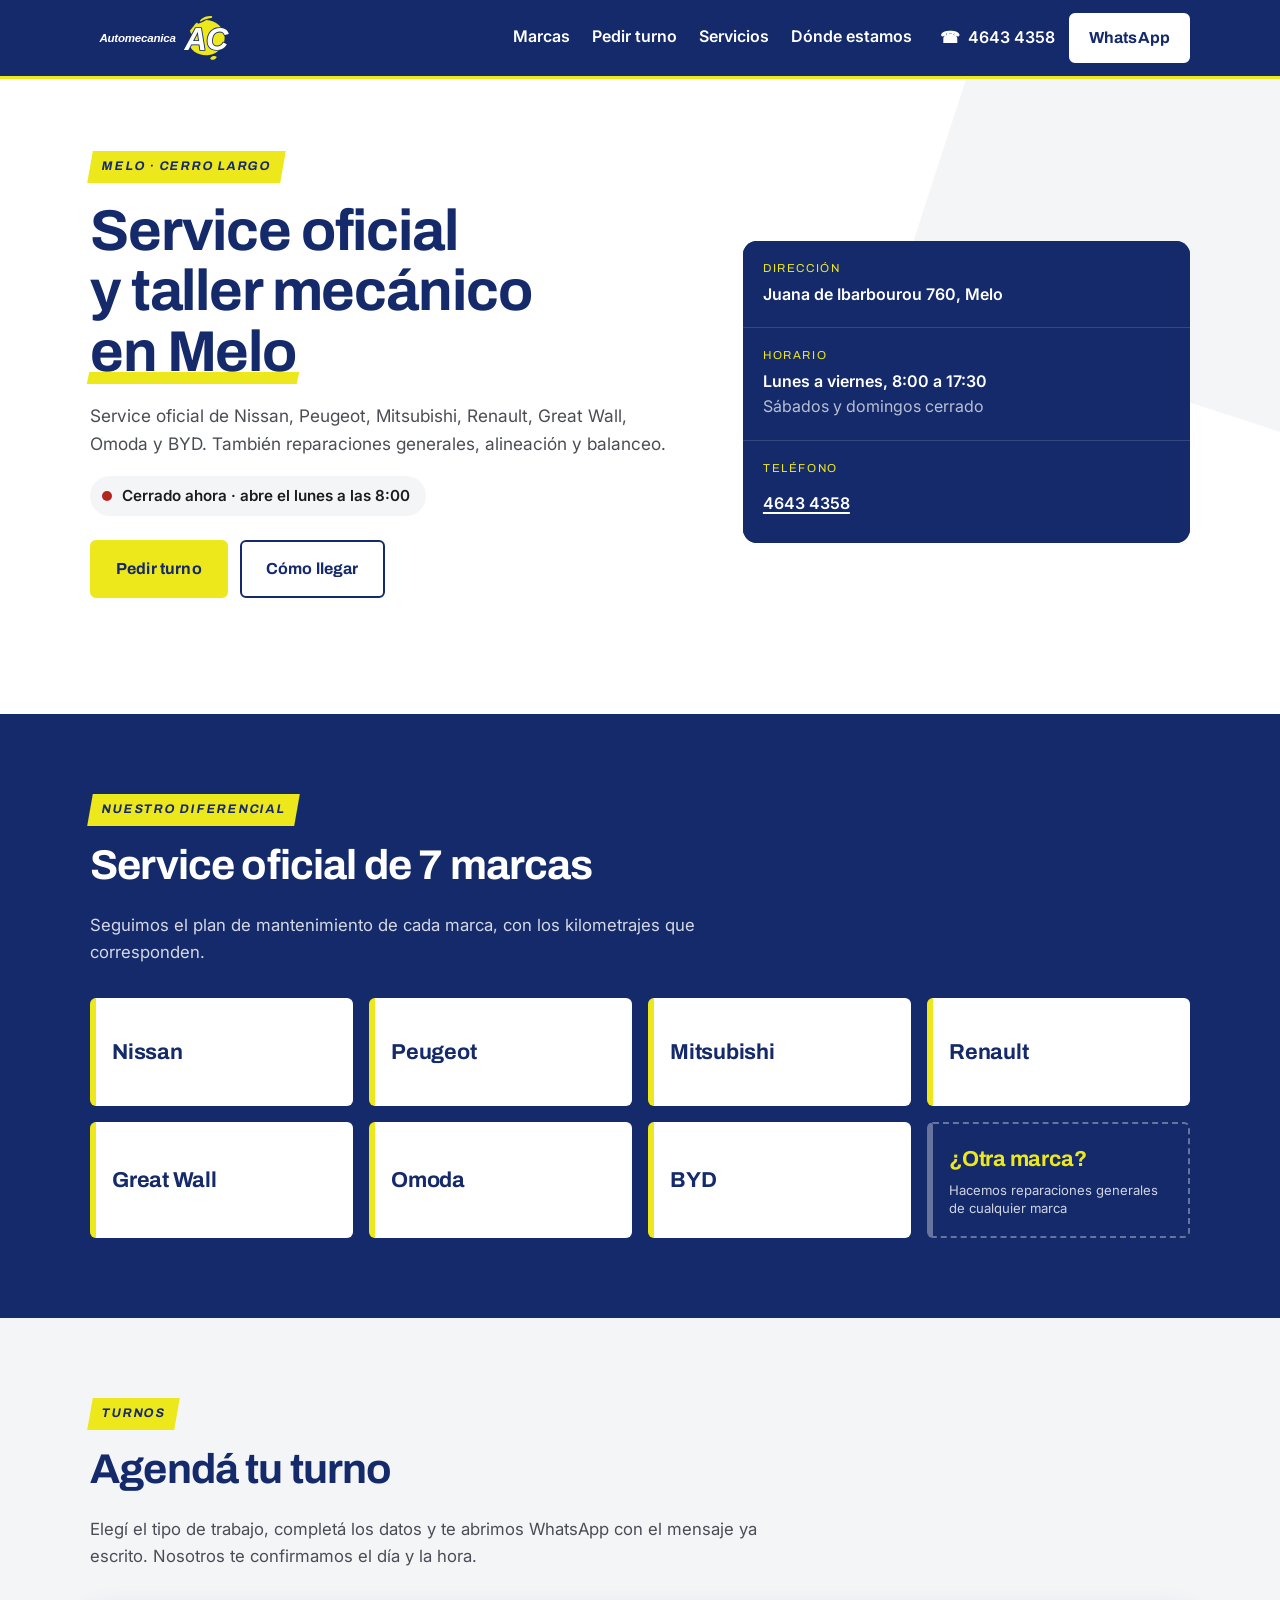
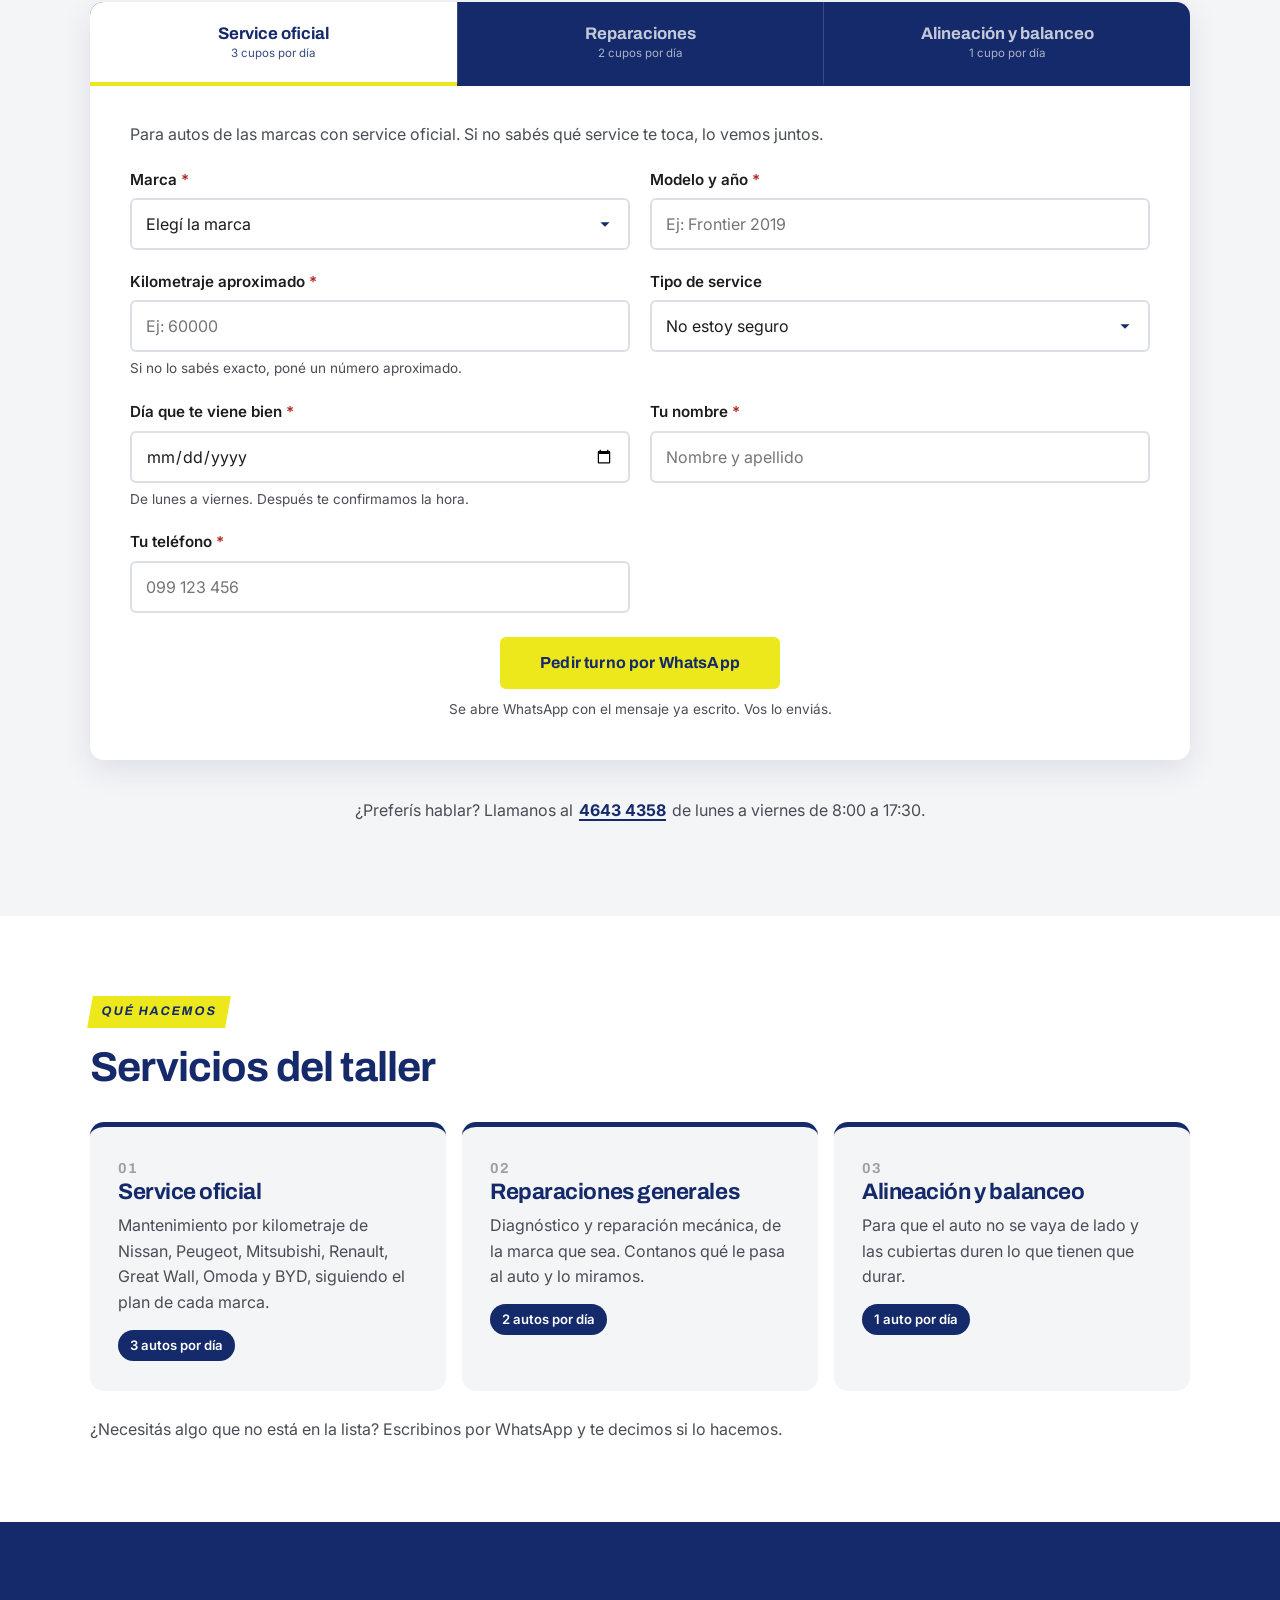
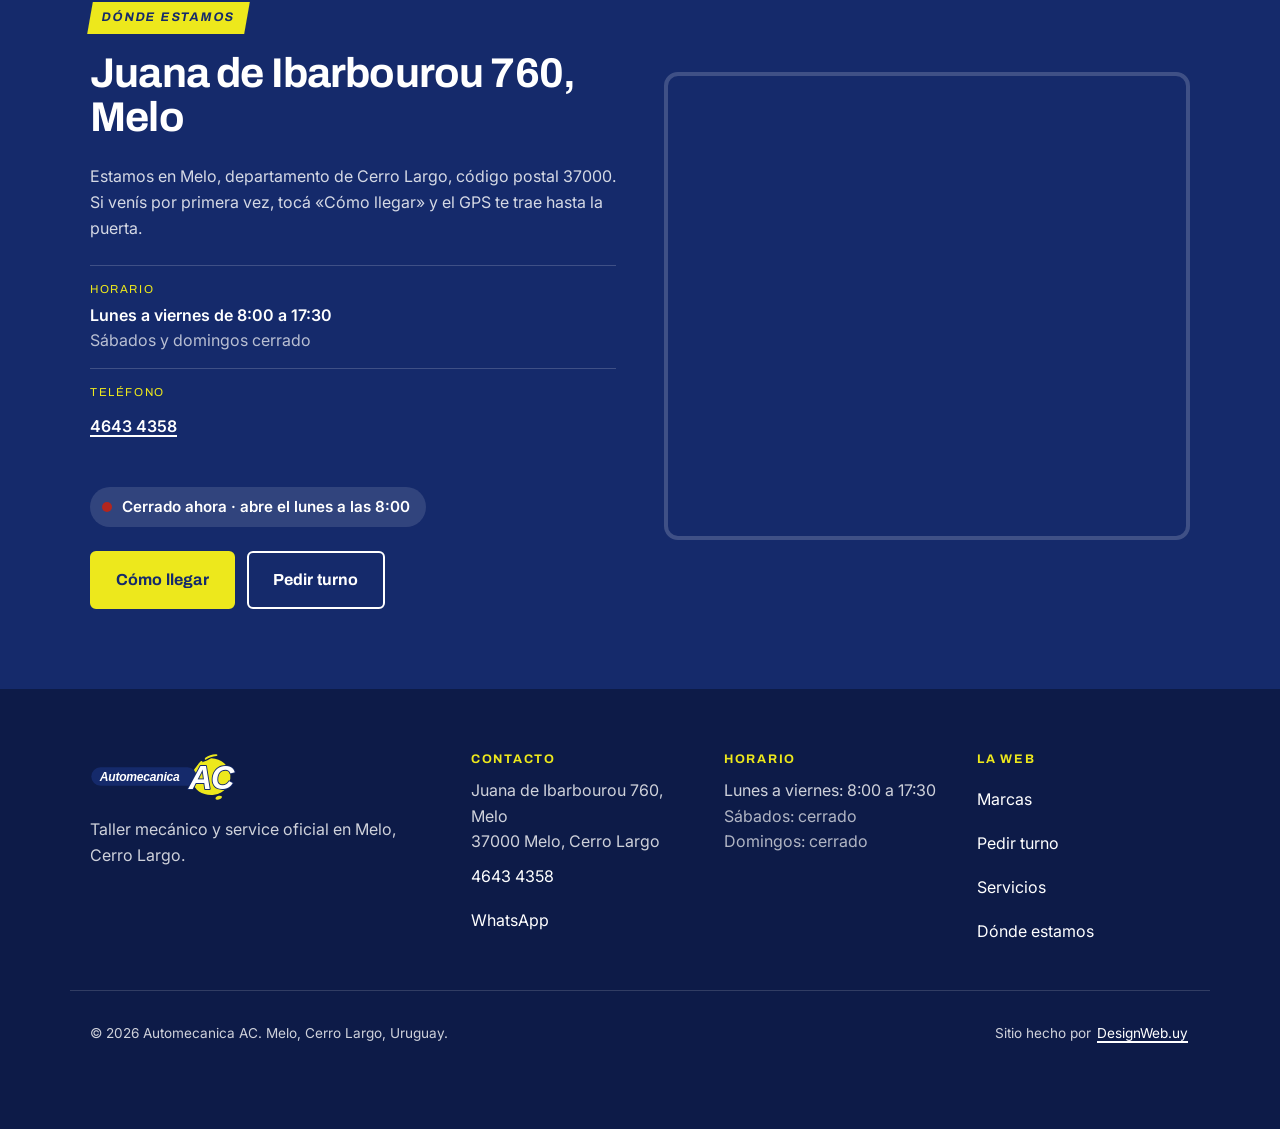
==== commit 497dd3d4: "Redibujar el logo siguiendo el original del cliente El logo que había era una aproximación hecha con" ====
--- a/automecanica-ac/index.html
+++ b/automecanica-ac/index.html
@@ -35,7 +35,7 @@
   <div class="contenedor cabecera__fila">
 
     <a class="marca" href="#inicio" aria-label="Automecanica AC, inicio">
-      <img src="assets/logo.svg" alt="Automecanica AC" width="560" height="150" class="marca__logo">
+      <img src="assets/logo.svg" alt="Automecanica AC" width="900" height="294" class="marca__logo">
       <!-- REEMPLAZAR: logo original del cliente (assets/logo.png) -->
     </a>
 
@@ -503,7 +503,7 @@
   <div class="contenedor pie__grid">
 
     <div class="pie__marca">
-      <img src="assets/logo.svg" alt="Automecanica AC" width="560" height="150" class="pie__logo" loading="lazy">
+      <img src="assets/logo.svg" alt="Automecanica AC" width="900" height="294" class="pie__logo" loading="lazy">
       <p class="pie__frase">Taller mecánico y service oficial en Melo, Cerro Largo.</p>
 
       <ul class="redes" data-redes hidden>
--- a/automecanica-ac/css/style.css
+++ b/automecanica-ac/css/style.css
@@ -169,7 +169,7 @@
 }
 
 .marca { display: flex; align-items: center; text-decoration: none; }
-.marca__logo { height: 34px; width: auto; }
+.marca__logo { height: 38px; width: auto; }
 
 .hamburguesa {
   display: inline-flex;
@@ -661,7 +661,7 @@
   padding: 48px 0 100px;
 }
 .pie__grid { display: grid; gap: 32px; }
-.pie__logo { height: 38px; width: auto; }
+.pie__logo { height: 48px; width: auto; }
 .pie__frase { margin: 16px 0 0; max-width: 28em; }
 
 .pie__titulo {
@@ -771,7 +771,7 @@
   html { scroll-padding-top: 96px; }
 
   .cabecera__fila { min-height: 76px; }
-  .marca__logo { height: 40px; }
+  .marca__logo { height: 46px; }
   .hamburguesa { display: none; }
 
   .nav {
@@ -844,7 +844,7 @@
 /* Pantallas chicas de verdad (360px y menos) */
 @media (max-width: 380px) {
   .contenedor { padding: 0 16px; }
-  .marca__logo { height: 30px; }
+  .marca__logo { height: 32px; }
   .tab__titulo { font-size: .85rem; }
   .tab__nota { font-size: .68rem; }
   .wsp-flotante { padding: 0 16px; min-height: 52px; }
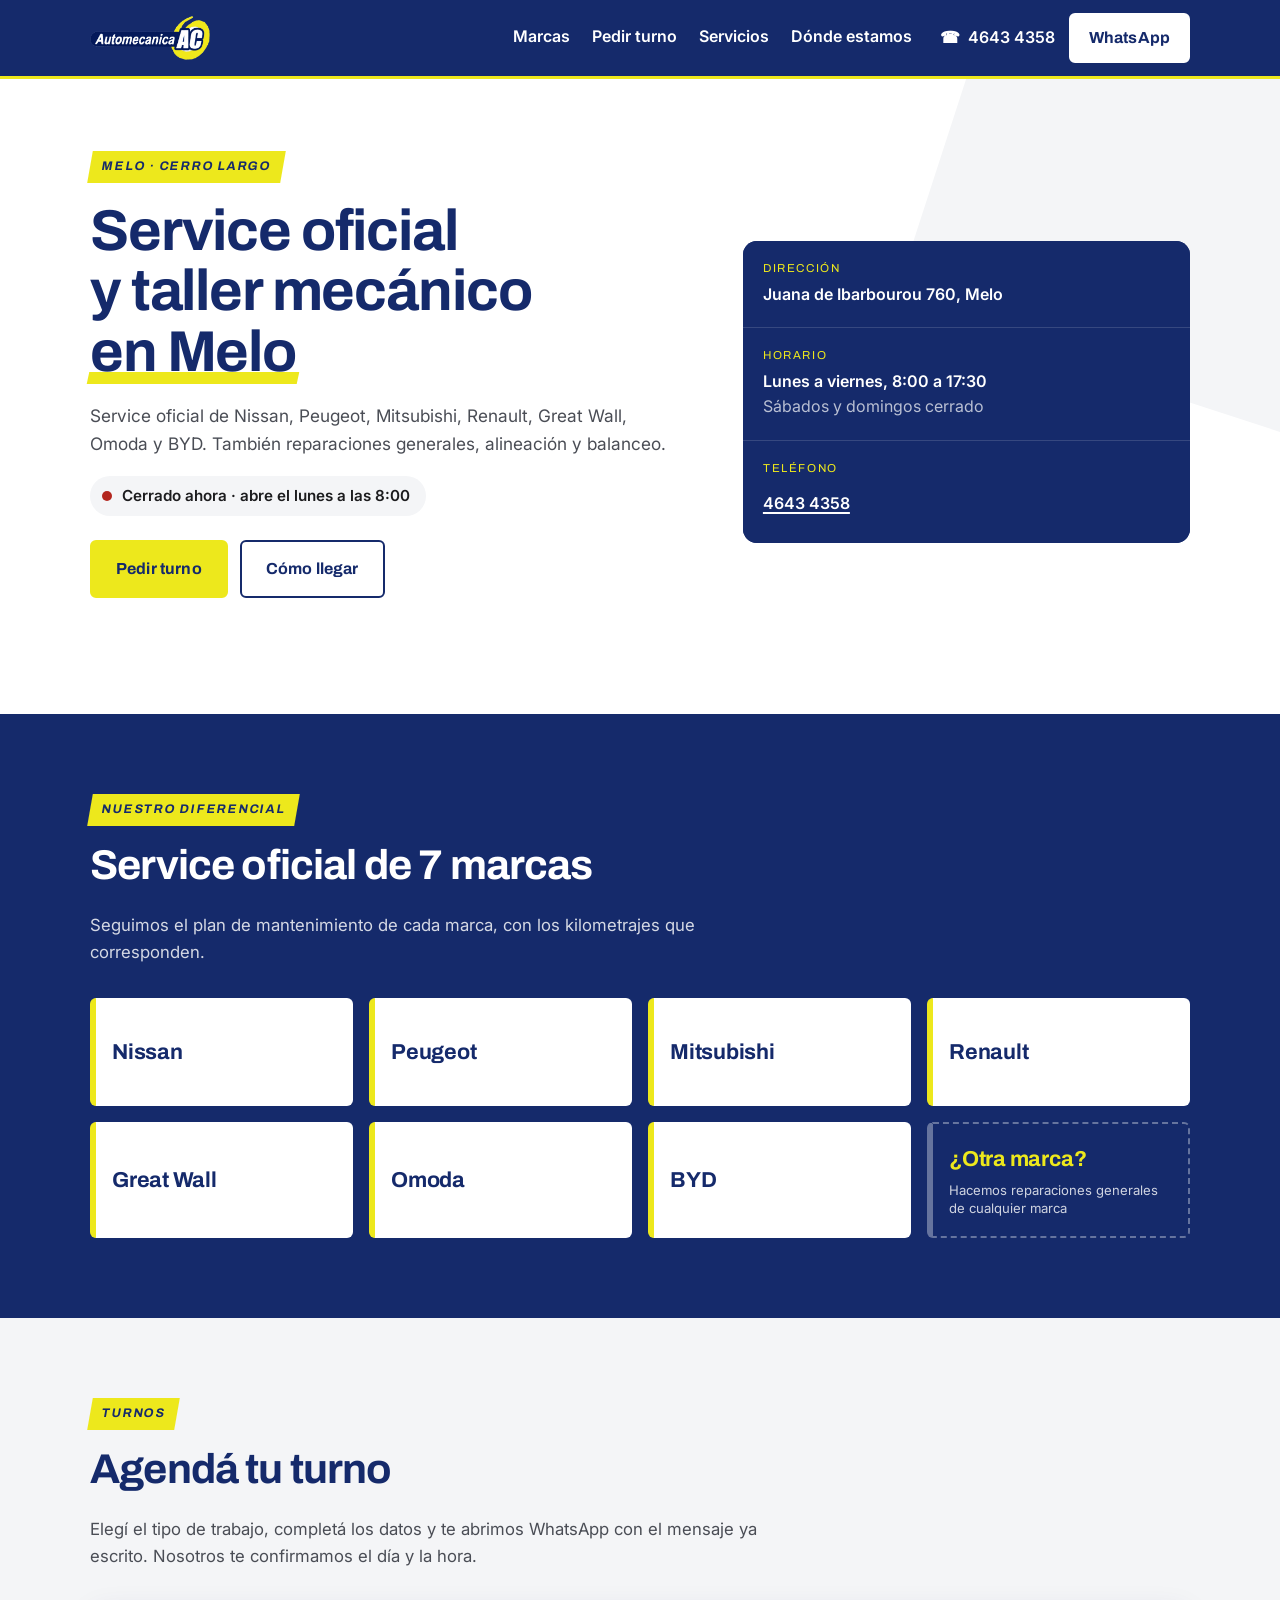
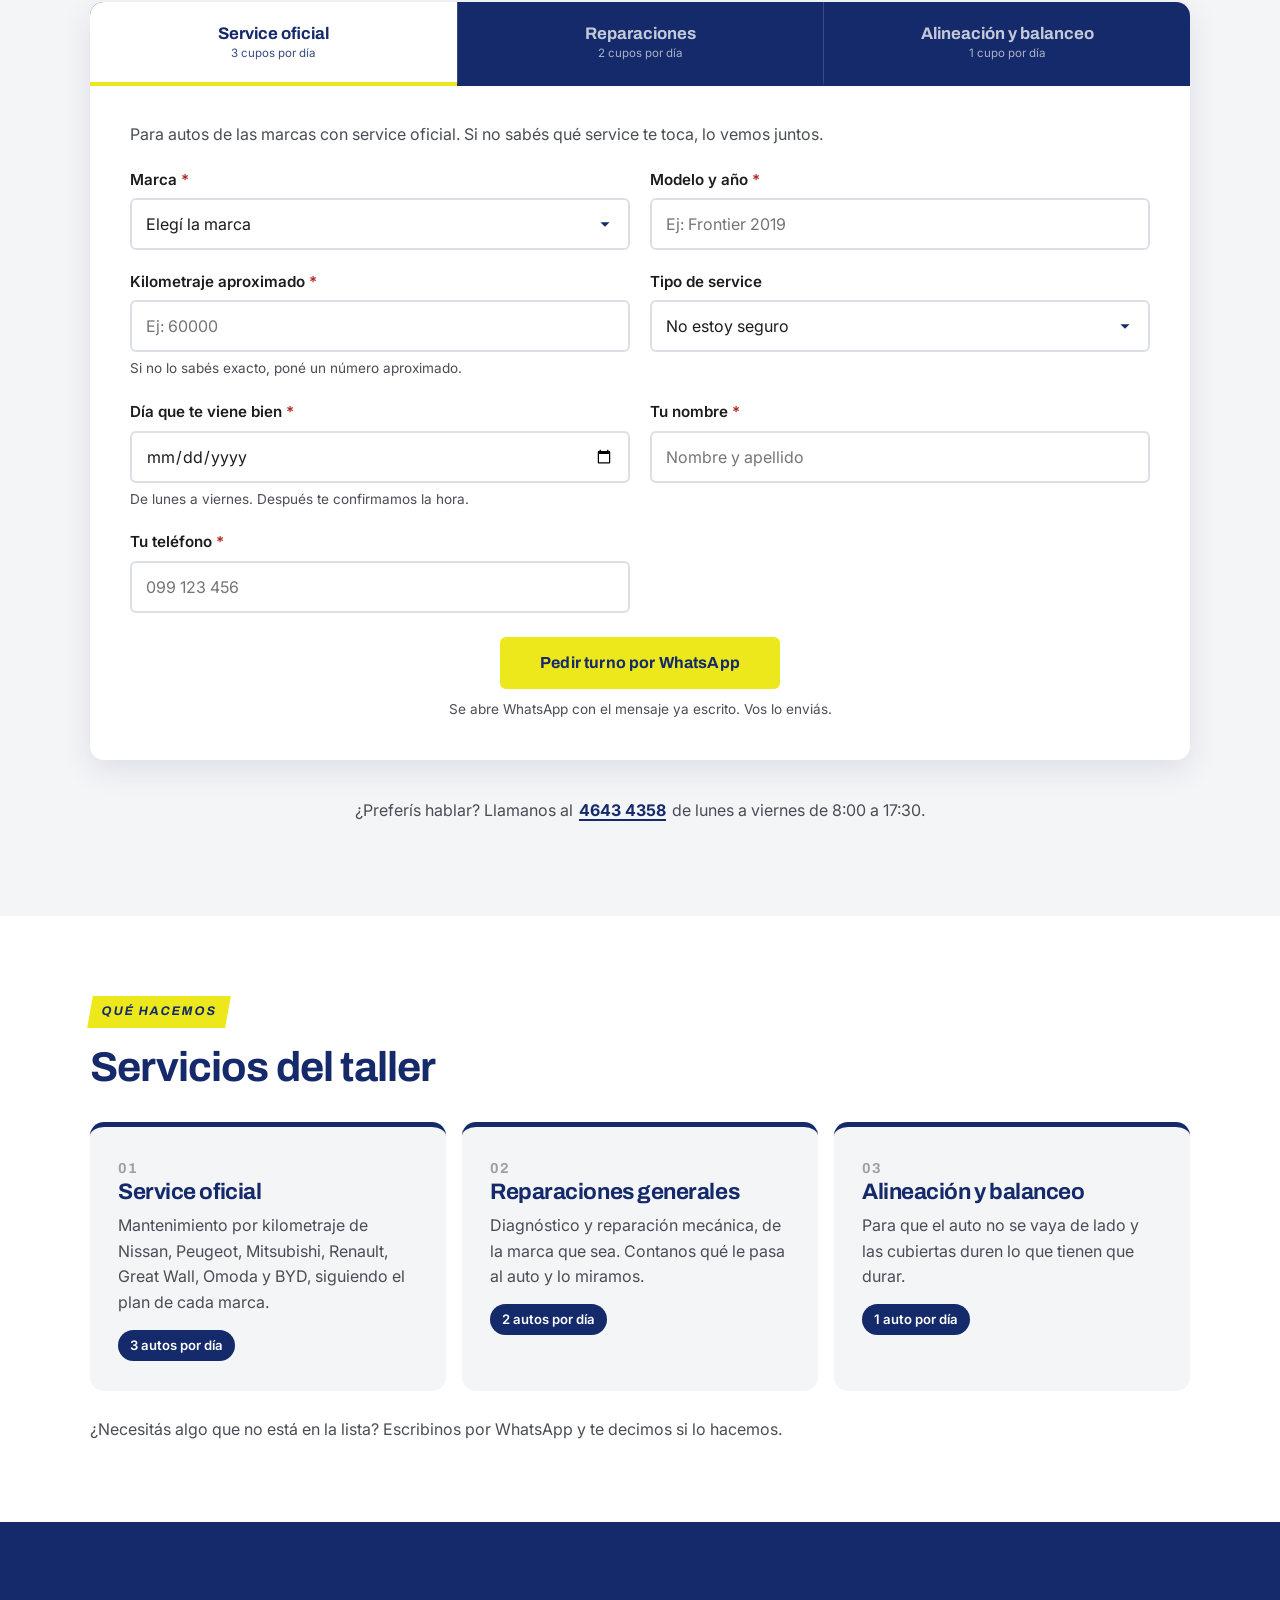
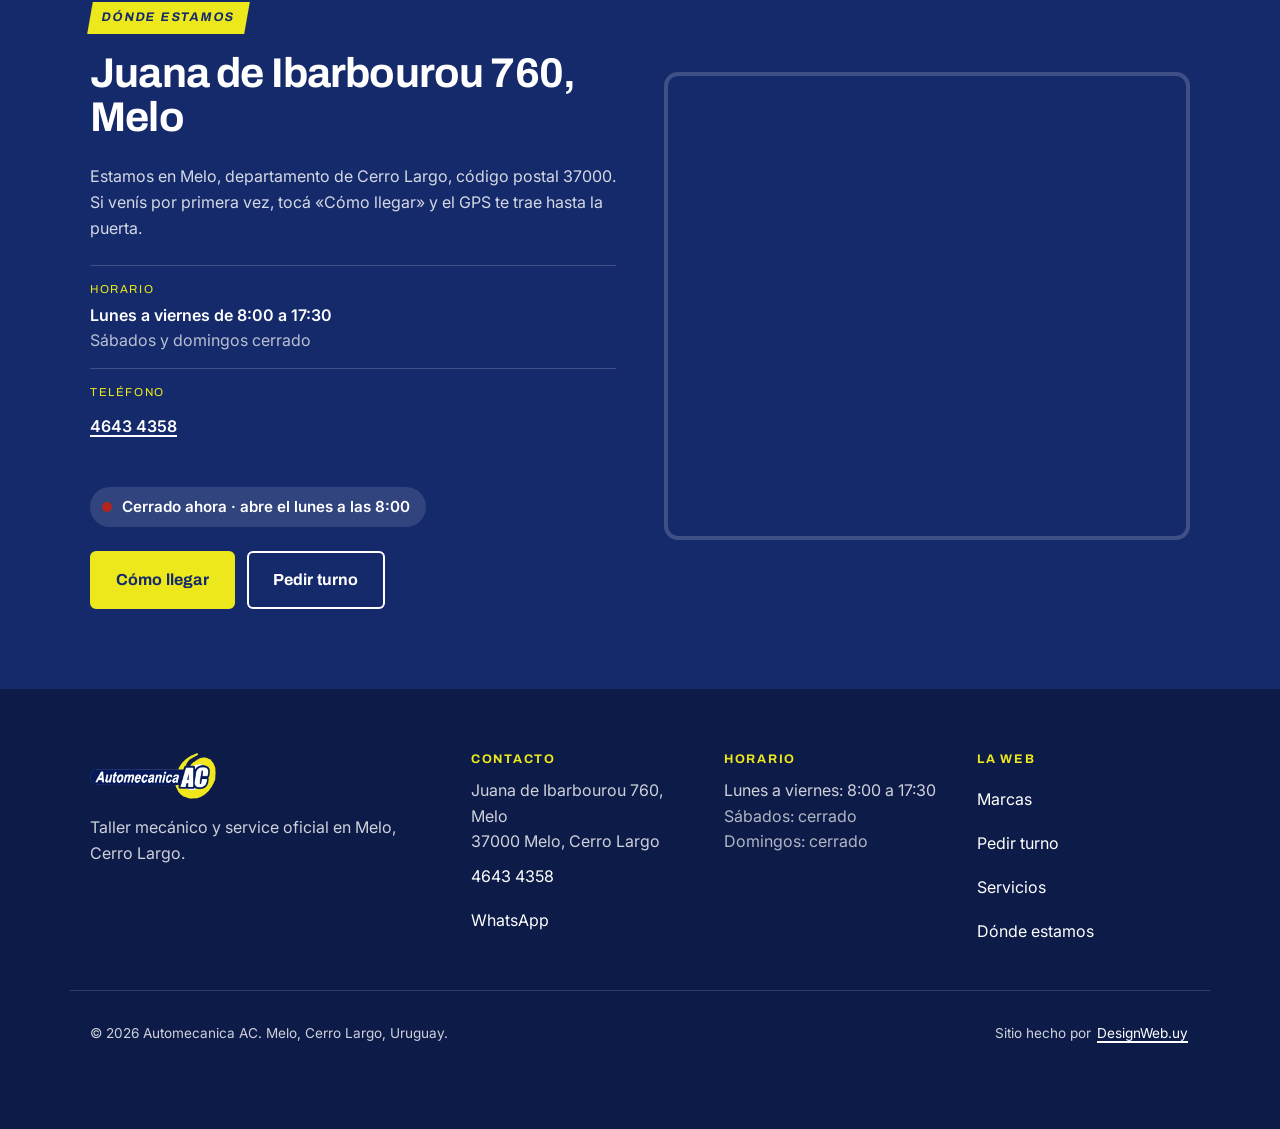
==== commit 6f3d75f6: "Usar el logo real del taller en lugar de la reconstrucción Llegó el archivo del cliente (JPG de 960x" ====
--- a/automecanica-ac/index.html
+++ b/automecanica-ac/index.html
@@ -35,8 +35,7 @@
   <div class="contenedor cabecera__fila">
 
     <a class="marca" href="#inicio" aria-label="Automecanica AC, inicio">
-      <img src="assets/logo.svg" alt="Automecanica AC" width="900" height="294" class="marca__logo">
-      <!-- REEMPLAZAR: logo original del cliente (assets/logo.png) -->
+      <img src="assets/logo.png" alt="Automecanica AC" width="862" height="315" class="marca__logo">
     </a>
 
     <nav class="nav" id="nav-principal" aria-label="Navegación principal">
@@ -503,7 +502,7 @@
   <div class="contenedor pie__grid">
 
     <div class="pie__marca">
-      <img src="assets/logo.svg" alt="Automecanica AC" width="900" height="294" class="pie__logo" loading="lazy">
+      <img src="assets/logo.png" alt="Automecanica AC" width="862" height="315" class="pie__logo" loading="lazy">
       <p class="pie__frase">Taller mecánico y service oficial en Melo, Cerro Largo.</p>
 
       <ul class="redes" data-redes hidden>
@@ -571,7 +570,7 @@
   "@type": "AutoRepair",
   "name": "Automecanica AC",
   "description": "Taller mecánico con service oficial de Nissan, Peugeot, Mitsubishi, Renault, Great Wall, Omoda y BYD en Melo, Cerro Largo. Reparaciones generales, alineación y balanceo.",
-  "image": "assets/logo.svg",
+  "image": "assets/logo.png",
   "telephone": "+598 4643 4358",
   "address": {
     "@type": "PostalAddress",
--- a/automecanica-ac/css/style.css
+++ b/automecanica-ac/css/style.css
@@ -169,7 +169,7 @@
 }
 
 .marca { display: flex; align-items: center; text-decoration: none; }
-.marca__logo { height: 38px; width: auto; }
+.marca__logo { height: 36px; width: auto; }
 
 .hamburguesa {
   display: inline-flex;
@@ -661,7 +661,7 @@
   padding: 48px 0 100px;
 }
 .pie__grid { display: grid; gap: 32px; }
-.pie__logo { height: 48px; width: auto; }
+.pie__logo { height: 46px; width: auto; }
 .pie__frase { margin: 16px 0 0; max-width: 28em; }
 
 .pie__titulo {
@@ -771,7 +771,7 @@
   html { scroll-padding-top: 96px; }
 
   .cabecera__fila { min-height: 76px; }
-  .marca__logo { height: 46px; }
+  .marca__logo { height: 44px; }
   .hamburguesa { display: none; }
 
   .nav {
